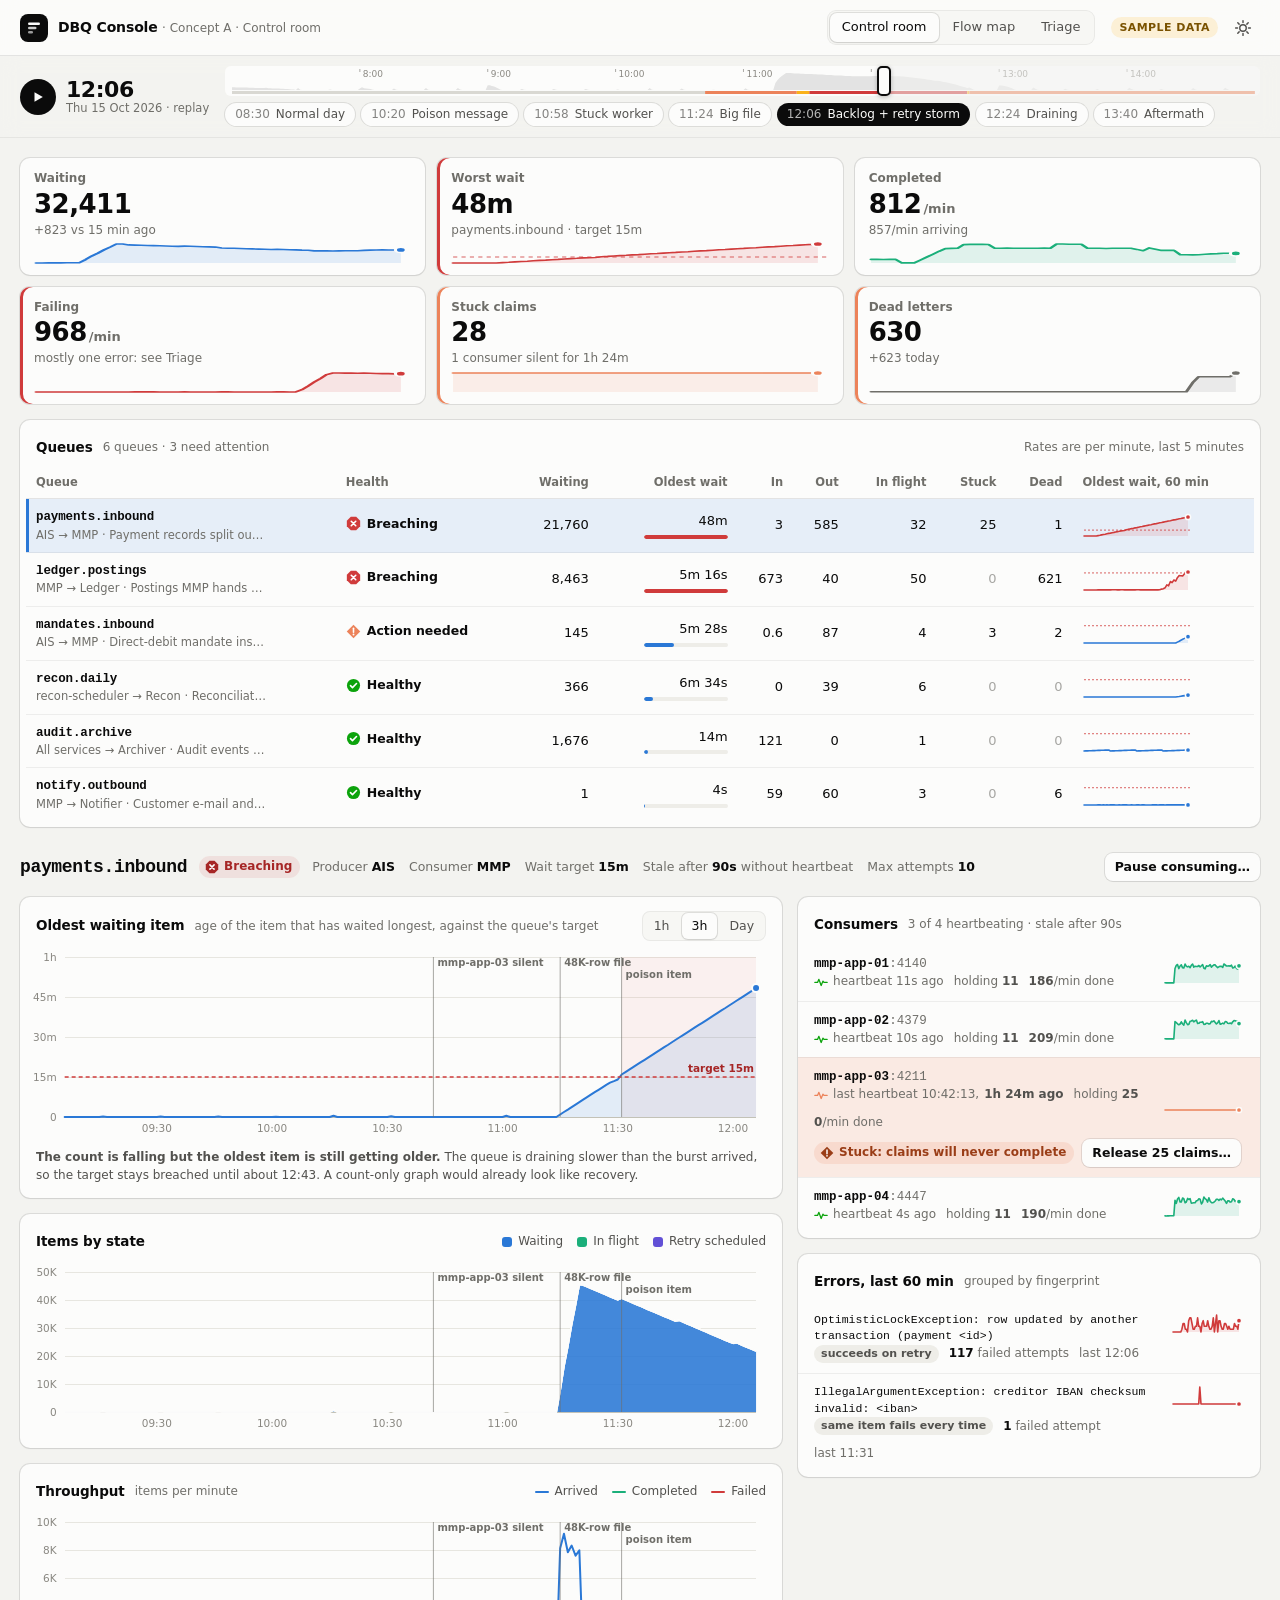
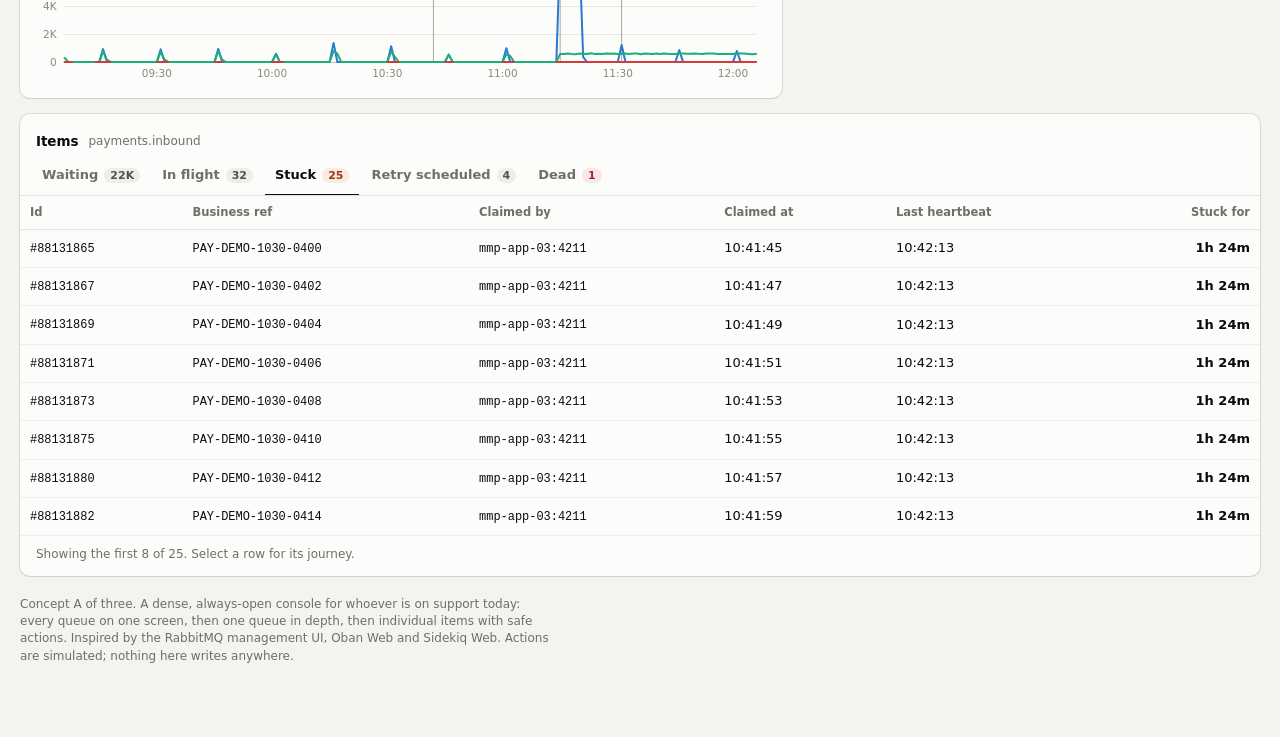
==== console.html @ be5555a3 "feat: publish DBQ dashboard prototype" ====
<!doctype html>
<html lang="en">
<head>
<meta charset="utf-8">
<meta name="viewport" content="width=device-width, initial-scale=1">
<title>DBQ Control Room</title>
<script>try { var t = localStorage.getItem('dbq-theme'); if (t) document.documentElement.dataset.theme = t; } catch (e) {}</script>
<link rel="stylesheet" href="assets/dbq.css">
<style>
  .kpis { display: grid; grid-template-columns: repeat(6, minmax(0, 1fr)); gap: 12px; }
  .kpi { padding: 12px 14px 10px; display: flex; flex-direction: column; gap: 2px; min-height: 104px; }
  .kpi-l { font-size: 12px; color: var(--ink-3); font-weight: 560; display: flex; align-items: center; gap: 6px; }
  .kpi-l svg { width: 14px; height: 14px; }
  .kpi-v { font-size: 26px; font-weight: 650; letter-spacing: -0.02em; line-height: 1.15; white-space: nowrap; }
  .kpi-v small { font-size: 13px; font-weight: 560; color: var(--ink-3); letter-spacing: 0; margin-left: 2px; }
  .kpi-s { font-size: 12px; color: var(--ink-3); white-space: nowrap; overflow: hidden; text-overflow: ellipsis; }
  .kpi .spark { margin-top: auto; width: 100%; }
  .kpi.alert { box-shadow: 0 0 0 1px var(--line), inset 3px 0 0 var(--critical); }
  .kpi.alert-s { box-shadow: 0 0 0 1px var(--line), inset 3px 0 0 var(--serious); }

  .qname { font-weight: 620; font-family: var(--mono); font-size: 12.5px; letter-spacing: -0.01em; }
  .qblurb { font-size: 11.5px; color: var(--ink-3); white-space: nowrap; overflow: hidden; text-overflow: ellipsis; max-width: 230px; }
  .agecell { display: flex; flex-direction: column; gap: 4px; align-items: flex-end; min-width: 92px; }
  .agecell .meter { width: 84px; height: 4px; }
  .cons { display: inline-flex; gap: 3px; align-items: center; }
  .cons i { width: 7px; height: 14px; border-radius: 2px; background: var(--good); display: inline-block; }
  .cons i.off { background: var(--serious); }
  .zero { color: var(--ink-3); opacity: 0.6; }
  td.sev-critical, td.sev-serious { font-weight: 640; }

  .qcards { display: none; }
  .detail { display: grid; grid-template-columns: minmax(0, 1.65fr) minmax(0, 1fr); gap: 16px; margin-top: 16px; align-items: start; }
  .detail-head { display: flex; align-items: center; gap: 12px; flex-wrap: wrap; margin: 26px 0 12px; }
  .detail-head h2 { font-size: 18px; font-family: var(--mono); font-weight: 650; letter-spacing: -0.02em; }
  .detail-head .facts { display: flex; gap: 14px; color: var(--ink-3); font-size: 12.5px; flex-wrap: wrap; }
  .detail-head .facts b { color: var(--ink); font-weight: 600; }
  .detail-head .spacer { flex: 1; }
  .charts { display: grid; gap: 16px; }
  .chart-card .card-b { padding-top: 6px; }
  .chart-note { font-size: 12px; color: var(--ink-2); padding: 0 16px 14px; margin-top: -4px; }
  .chart-note b { font-weight: 640; }
  .side { display: grid; gap: 16px; }

  .wk { display: grid; grid-template-columns: minmax(0, 1fr) auto; gap: 4px 10px; padding: 10px 16px; border-top: 1px solid var(--line-2); align-items: center; }
  .wk:first-child { border-top: 0; }
  .wk-id { font-family: var(--mono); font-size: 12.5px; font-weight: 600; }
  .wk-meta { font-size: 12px; color: var(--ink-3); display: flex; gap: 10px; flex-wrap: wrap; }
  .wk-meta b { color: var(--ink-2); font-weight: 600; }
  .wk.stale { background: var(--serious-wash); }
  .wk-act { grid-column: 1 / -1; display: flex; gap: 8px; align-items: center; flex-wrap: wrap; margin-top: 4px; }
  .hb { display: inline-flex; align-items: center; gap: 5px; font-size: 12px; white-space: nowrap; }
  .hb svg { width: 14px; height: 14px; }
  .hb.ok svg { color: var(--good); }
  .hb.bad svg { color: var(--serious); }

  .fp { padding: 10px 16px; border-top: 1px solid var(--line-2); display: grid; grid-template-columns: minmax(0, 1fr) auto; gap: 4px 12px; }
  .fp:first-child { border-top: 0; }
  .fp-key { font-family: var(--mono); font-size: 11.5px; line-height: 1.45; overflow-wrap: anywhere; }
  .fp-meta { font-size: 12px; color: var(--ink-3); display: flex; gap: 10px; flex-wrap: wrap; align-items: center; }
  .kind { font-size: 11px; font-weight: 600; padding: 1px 7px; border-radius: 999px; background: var(--surface-3); color: var(--ink-2); }
  .empty { padding: 18px 16px 20px; color: var(--ink-3); font-size: 13px; }

  .items { margin-top: 16px; }
  .tabs { display: flex; gap: 2px; overflow-x: auto; scrollbar-width: none; padding: 0 12px; border-bottom: 1px solid var(--line); }
  .tabs::-webkit-scrollbar { display: none; }
  .tabs button { border: 0; background: transparent; padding: 10px 10px 9px; font-size: 13px; font-weight: 560; color: var(--ink-3); cursor: pointer; white-space: nowrap; border-bottom: 2px solid transparent; margin-bottom: -1px; display: inline-flex; gap: 6px; align-items: center; }
  .tabs button:hover { color: var(--ink); }
  .tabs button[aria-selected="true"] { color: var(--ink); border-bottom-color: var(--ink); }
  .tabs .cnt { font-size: 11px; font-weight: 600; padding: 0 6px; border-radius: 999px; background: var(--surface-3); color: var(--ink-2); font-variant-numeric: tabular-nums; }
  .tabs .cnt.serious { background: var(--serious-wash); color: var(--serious-ink); }
  .tabs .cnt.critical { background: var(--critical-wash); color: var(--critical-ink); }
  .err { font-family: var(--mono); font-size: 11.5px; color: var(--ink-2); max-width: 340px; white-space: nowrap; overflow: hidden; text-overflow: ellipsis; display: block; }
  .items-foot { display: flex; align-items: center; gap: 10px; padding: 10px 16px 12px; border-top: 1px solid var(--line-2); font-size: 12px; color: var(--ink-3); flex-wrap: wrap; }
  .items-foot .spacer { flex: 1; }


  @media (max-width: 1280px) {
    .kpis { grid-template-columns: repeat(3, minmax(0, 1fr)); }
    .col-wide { display: none; }
  }
  @media (max-width: 1060px) {
    .detail { grid-template-columns: minmax(0, 1fr); }
    .side { grid-template-columns: minmax(0, 1fr) minmax(0, 1fr); }
  }
  @media (max-width: 860px) {
    .col-mid { display: none; }
  }
  @media (max-width: 760px) {
    .kpis { grid-template-columns: repeat(2, minmax(0, 1fr)); gap: 10px; }
    .kpi { min-height: 96px; padding: 10px 12px 8px; }
    .kpi-v { font-size: 22px; }
    .qtable { display: none; }
    .qcards { display: grid; gap: 8px; margin-top: 12px; }
    .side { grid-template-columns: minmax(0, 1fr); }
    .col-narrow-hide { display: none; }
    .kpi-s { white-space: normal; }
    #itable td .mono { white-space: nowrap; }
    .err { max-width: 150px; }
  }
  .qcard { display: grid; grid-template-columns: minmax(0, 1fr) auto; gap: 6px 10px; padding: 12px 14px; cursor: pointer; border: 0; text-align: left; width: 100%; font: inherit; color: inherit; }
  .qcard[aria-selected="true"] { box-shadow: 0 0 0 2px var(--accent); }
  .qcard .row2 { grid-column: 1 / -1; display: flex; gap: 4px 14px; font-size: 12px; color: var(--ink-3); flex-wrap: wrap; }
  .qcard .row2 b { color: var(--ink); font-weight: 620; font-variant-numeric: tabular-nums; }
</style>
</head>
<body>
<main class="page" id="main">
  <section class="kpis" id="kpis" aria-label="Headline numbers"></section>

  <section class="card qtable" style="margin-top:16px" aria-label="Queues">
    <div class="card-h"><h2 class="card-t">Queues</h2><span class="card-sub" id="qsub"></span><span class="spacer"></span>
      <span class="card-sub">Rates are per minute, last 5 minutes</span></div>
    <div class="table-wrap" style="padding:4px 6px 6px"><table class="t" id="qt">
      <thead><tr>
        <th>Queue</th><th>Health</th><th class="r">Waiting</th><th class="r">Oldest wait</th>
        <th class="r">In</th><th class="r">Out</th><th class="r col-wide">Failing</th>
        <th class="r col-mid">In flight</th><th class="r">Stuck</th><th class="r col-mid">Dead</th><th class="col-wide">Consumers</th><th class="col-mid">Oldest wait, 60 min</th>
      </tr></thead><tbody></tbody></table></div>
  </section>
  <section class="qcards" id="qcards" aria-label="Queues"></section>

  <div class="detail-head" id="dhead"></div>
  <div class="detail">
    <div class="charts">
      <div class="card chart-card">
        <div class="card-h"><h3 class="card-t">Oldest waiting item</h3><span class="card-sub">age of the item that has waited longest, against the queue's target</span><span class="spacer"></span>
          <div class="seg" id="win" role="group" aria-label="Chart window">
            <button type="button" data-w="60">1h</button><button type="button" data-w="180" aria-pressed="true">3h</button><button type="button" data-w="day">Day</button>
          </div></div>
        <div class="card-b"><div id="chAge"></div></div>
        <div class="chart-note" id="ageNote"></div>
      </div>
      <div class="card chart-card">
        <div class="card-h"><h3 class="card-t">Items by state</h3><span class="spacer"></span>
          <div class="legend"><span><i style="background:var(--s1)"></i>Waiting</span><span><i style="background:var(--s3)"></i>In flight</span><span><i style="background:var(--s7)"></i>Retry scheduled</span></div></div>
        <div class="card-b"><div id="chDepth"></div></div>
      </div>
      <div class="card chart-card">
        <div class="card-h"><h3 class="card-t">Throughput</h3><span class="card-sub">items per minute</span><span class="spacer"></span>
          <div class="legend"><span><i class="line" style="background:var(--s1)"></i>Arrived</span><span><i class="line" style="background:var(--s3)"></i>Completed</span><span><i class="line" style="background:var(--critical)"></i>Failed</span></div></div>
        <div class="card-b"><div id="chTput"></div></div>
      </div>
    </div>
    <div class="side">
      <div class="card"><div class="card-h"><h3 class="card-t">Consumers</h3><span class="card-sub" id="wsub"></span></div>
        <div id="workers" style="padding:6px 0 4px"></div></div>
      <div class="card"><div class="card-h"><h3 class="card-t">Errors, last 60 min</h3><span class="card-sub">grouped by fingerprint</span></div>
        <div id="errors" style="padding:6px 0 4px"></div></div>
    </div>
  </div>

  <section class="card items" aria-label="Items">
    <div class="card-h"><h3 class="card-t">Items</h3><span class="card-sub" id="isub"></span></div>
    <div class="tabs" role="tablist" id="itabs"></div>
    <div class="table-wrap"><table class="t" id="itable"><thead></thead><tbody></tbody></table></div>
    <div class="items-foot"><span id="ifoot"></span></div>
  </section>
  <p class="footnote" style="margin-top:20px">Concept A of three. A dense, always-open console for whoever is on support today: every queue on one screen, then one queue in depth, then individual items with safe actions. Inspired by the RabbitMQ management UI, Oban Web and Sidekiq Web. Actions are simulated; nothing here writes anywhere.</p>
</main>

<script src="assets/sim.js"></script>
<script src="assets/ui.js"></script>
<script>
(function () {
  'use strict';
  var D = window.DBQ, U = window.DBQUI, esc = U.esc, $ = U.$, $$ = U.$$;
  U.mountChrome({ page: 'console', subtitle: 'Concept A · Control room' });

  var sel = U.parseHash().q && D.QI[U.parseHash().q] != null ? U.parseHash().q : 'payments.inbound';
  var win = 180, itemTab = null;

  function sevOf(name, m) { return D.healthOf(name, m); }

  /* ---------- KPIs ---------- */
  function series(fn, m, n) { var a = []; for (var i = Math.max(0, m - n + 1); i <= m; i++) a.push(fn(i)); return a; }
  function totalAt(key, i) { var t = 0; D.QUEUES.forEach(function (q) { t += D.S[q.name][key][i]; }); return t; }
  function rate5(key, i) { return totalAt5(key, i) / 5; }
  function totalAt5(key, i) { var t = 0; D.QUEUES.forEach(function (q) { t += D.sum(D.S[q.name][key], i - 4, i); }); return t; }
  function worstAt(i) {
    var best = null;
    D.QUEUES.forEach(function (q) { var r = D.S[q.name].oldest[i] / q.slo; if (!best || r > best.r) best = { q: q, r: r, age: D.S[q.name].oldest[i] }; });
    return best;
  }
  function renderKpis(m) {
    var waiting = totalAt('waiting', m), waiting15 = totalAt('waiting', Math.max(0, m - 15));
    var w = worstAt(m);
    var out = rate5('done', m), inn = rate5('arr', m), fail = rate5('fail', m);
    var stuck = totalAt('stuck', m), dead = totalAt('dead', m), deadNew = dead - totalAt('dead', 0);
    var silent = D.WORKERS[D.STUCK.worker].hb[m] > 90 ? 1 : 0;
    var dW = waiting - waiting15;
    var tiles = [
      { l: 'Waiting', v: D.fmtNum(waiting), s: (dW === 0 ? 'flat' : (dW > 0 ? '+' : '−') + D.fmtNum(Math.abs(dW))) + ' vs 15 min ago', sp: series(function (i) { return totalAt('waiting', i); }, m, 60), c: 'var(--s1)' },
      { l: 'Worst wait', v: D.fmtDur(w.age), s: w.q.name + ' · target ' + D.fmtDur(w.q.slo), sp: series(function (i) { return D.S[w.q.name].oldest[i]; }, m, 60), c: w.r >= 1 ? 'var(--critical)' : 'var(--s1)', th: w.q.slo, alert: w.r >= 1 ? 'alert' : '' },
      { l: 'Completed', v: U.rate(out), unit: '/min', s: U.rate(inn) + '/min arriving', sp: series(function (i) { return rate5('done', i); }, m, 60), c: 'var(--s3)' },
      { l: 'Failing', v: U.rate(fail), unit: '/min', s: fail > 50 ? 'mostly one error: see Triage' : 'attempts that threw', sp: series(function (i) { return rate5('fail', i); }, m, 60), c: 'var(--critical)', alert: fail > 50 ? 'alert' : '' },
      { l: 'Stuck claims', v: D.fmtNum(stuck), s: silent ? silent + ' consumer silent for ' + D.fmtDur(D.WORKERS[D.STUCK.worker].hb[m]) : 'all heartbeats fresh', sp: series(function (i) { return totalAt('stuck', i); }, m, 60), c: 'var(--serious)', alert: stuck ? 'alert-s' : '' },
      { l: 'Dead letters', v: D.fmtNum(dead), s: deadNew ? '+' + D.fmtNum(deadNew) + ' today' : 'none new today', sp: series(function (i) { return totalAt('dead', i); }, m, 60), c: 'var(--ink-3)', alert: deadNew > 100 ? 'alert-s' : '' }
    ];
    $('#kpis').innerHTML = tiles.map(function (t) {
      return '<div class="card kpi ' + (t.alert || '') + '"><div class="kpi-l">' + esc(t.l) + '</div>' +
        '<div class="kpi-v">' + esc(t.v) + (t.unit ? '<small>' + t.unit + '</small>' : '') + '</div>' +
        '<div class="kpi-s" title="' + esc(t.s) + '">' + esc(t.s) + '</div>' +
        U.spark(t.sp, { w: 180, h: 24, color: t.c, threshold: t.th }).replace('width="180"', 'width="100%" preserveAspectRatio="none"') + '</div>';
    }).join('');
  }

  /* ---------- queue table ---------- */
  function ageMeter(v) {
    var r = Math.min(1, v.oldest / v.q.slo);
    var col = v.oldest >= v.q.slo ? 'var(--critical)' : r >= 0.66 ? 'var(--warning)' : 'var(--s1)';
    return '<div class="meter" title="' + Math.round(v.oldest / v.q.slo * 100) + '% of target"><i style="width:' + Math.max(2, r * 100) + '%;background:' + col + '"></i></div>';
  }
  function n0(v, cls) { return v ? '<span class="' + (cls || '') + '">' + D.fmtNum(v) + '</span>' : '<span class="zero">0</span>'; }
  function renderQueues(m) {
    var rows = D.QUEUES.map(function (q) { return { v: D.queueAt(q.name, m), sev: sevOf(q.name, m) }; });
    rows.sort(function (a, b) { return U.rankSev(a.sev) - U.rankSev(b.sev) || b.v.sloRatio - a.v.sloRatio; });
    var bad = rows.filter(function (r) { return r.sev !== 'good'; }).length;
    $('#qsub').textContent = rows.length + ' queues · ' + (bad ? bad + ' need attention' : 'all healthy');
    $('#qt tbody').innerHTML = rows.map(function (r) {
      var v = r.v, q = v.q, s = D.S[q.name];
      var trend = []; for (var i = Math.max(0, m - 59); i <= m; i++) trend.push(s.oldest[i]);
      var cons = ''; for (var k = 0; k < v.total; k++) cons += '<i class="' + (k < v.live ? '' : 'off') + '"></i>';
      return '<tr class="clickable" data-q="' + q.name + '" aria-selected="' + (q.name === sel) + '" tabindex="0">' +
        '<td><div class="qname">' + esc(q.name) + '</div><div class="qblurb">' + esc(q.producer + ' → ' + q.consumer + ' · ' + q.blurb) + '</div></td>' +
        '<td>' + U.status(r.sev) + '</td>' +
        '<td class="r">' + n0(v.waiting) + '</td>' +
        '<td class="r"><div class="agecell"><span class="num' + (v.oldest >= q.slo ? ' sev-critical' : '') + '">' + (v.oldest ? D.fmtDur(v.oldest) : '<span class="zero">none</span>') + '</span>' + ageMeter(v) + '</div></td>' +
        '<td class="r">' + U.rate(v.in5) + '</td><td class="r">' + U.rate(v.out5) + '</td>' +
        '<td class="r col-wide">' + (v.fail5 >= 0.5 ? U.rate(v.fail5) : '<span class="zero">0</span>') + '</td>' +
        '<td class="r col-mid">' + n0(v.inflight) + '</td>' +
        '<td class="r">' + n0(v.stuck, 'sev-serious') + '</td>' +
        '<td class="r col-mid">' + n0(v.dead) + '</td>' +
        '<td class="col-wide"><span class="cons" title="' + v.live + ' of ' + v.total + ' consumers heartbeating">' + cons + '</span> <span class="muted num" style="font-size:12px">' + v.live + '/' + v.total + '</span></td>' +
        '<td class="col-mid">' + U.spark(trend, { w: 110, h: 24, color: v.oldest >= q.slo ? 'var(--critical)' : 'var(--s1)', threshold: q.slo }) + '</td></tr>';
    }).join('');
    $('#qcards').innerHTML = rows.map(function (r) {
      var v = r.v, q = v.q;
      return '<button type="button" class="card qcard" data-q="' + q.name + '" aria-selected="' + (q.name === sel) + '">' +
        '<div><div class="qname">' + esc(q.name) + '</div><div class="qblurb">' + esc(q.producer + ' → ' + q.consumer) + '</div></div>' +
        '<div>' + U.status(r.sev) + '</div>' +
        '<div class="row2"><span>Waiting <b>' + D.fmtNum(v.waiting) + '</b></span><span>Oldest <b>' + (v.oldest ? D.fmtDur(v.oldest) : 'none') + '</b></span>' +
        '<span>Out <b>' + U.rate(v.out5) + '/min</b></span>' + (v.stuck ? '<span>Stuck <b>' + v.stuck + '</b></span>' : '') + (v.dead ? '<span>Dead <b>' + D.fmtNum(v.dead) + '</b></span>' : '') + '</div></button>';
    }).join('');
    $$('#qt tbody tr, #qcards .qcard').forEach(function (tr) {
      tr.addEventListener('click', function () { select(tr.dataset.q, true); });
      tr.addEventListener('keydown', function (e) { if (e.key === 'Enter') select(tr.dataset.q, true); });
    });
  }
  function select(name, scroll) {
    sel = name; itemTab = null; U.writeHash({ q: name });
    render(U.now());
    if (scroll) $('#dhead').scrollIntoView({ behavior: 'smooth', block: 'start' });
  }

  /* ---------- detail ---------- */
  function renderHead(m) {
    var v = D.queueAt(sel, m), q = v.q, sev = sevOf(sel, m);
    $('#dhead').innerHTML = '<h2>' + esc(q.name) + '</h2>' + U.badge(sev) +
      '<div class="facts"><span>Producer <b>' + esc(q.producer) + '</b></span><span>Consumer <b>' + esc(q.consumer) + '</b></span>' +
      '<span>Wait target <b>' + D.fmtDur(q.slo) + '</b></span><span>Stale after <b>' + q.stale + 's</b> without heartbeat</span><span>Max attempts <b>' + q.maxAttempts + '</b></span></div>' +
      '<span class="spacer"></span><button class="btn sm" type="button" id="pauseBtn">Pause consuming…</button>';
    $('#pauseBtn').addEventListener('click', function () { confirmAction('pause', { queue: q.name }); });
  }
  function windowRange(m) {
    var from = win === 'day' ? 0 : Math.max(0, m - win);
    return { from: from, to: Math.max(m, from + 10) };
  }
  function markersIn(from, to) {
    return D.EVENTS.filter(function (e) { return e.m >= from && e.m <= to && (e.queue === sel || e.kind === 'stuck' && D.STUCK.claims[sel]) && e.kind !== 'breach' && e.kind !== 'recover'; })
      .map(function (e) { return { m: e.m, label: shortEvent(e) }; });
  }
  function shortEvent(e) {
    return { poison: 'poison item', stuck: 'mmp-app-03 silent', spike: e.m === D.BULK.from ? '48K-row file' : 'BACS file', storm: 'cbs-gateway timeouts' }[e.kind] || '';
  }
  function renderCharts(m) {
    var q = D.QUEUES[D.QI[sel]], s = D.S[sel], r = windowRange(m);
    var to = Math.min(m, r.to);
    var markers = markersIn(r.from, to);
    var breachFrom = null; for (var i = to; i >= r.from && s.oldest[i] >= q.slo; i--) breachFrom = i;
    U.chart($('#chAge'), { height: 190, from: r.from, to: to, label: 'Oldest waiting item age',
      series: [{ label: 'oldest waiting', color: 'var(--s1)', values: s.oldest, kind: 'area' }],
      threshold: { value: q.slo, label: 'target ' + D.fmtDur(q.slo) }, yFmt: function (v) { return v ? D.fmtDur(v) : '0'; }, durationAxis: true,
      markers: markers, band: breachFrom != null ? { from: breachFrom, to: to } : null });
    var v = D.queueAt(sel, m);
    var note = '';
    var ageThen = s.oldest[Math.max(0, m - 10)], wThen = s.waiting[Math.max(0, m - 10)];
    if (v.oldest >= q.slo && v.waiting < wThen && v.oldest > ageThen) note = '<b>The count is falling but the oldest item is still getting older.</b> The queue is draining slower than the burst arrived, so the target stays breached until about ' + D.clock(Math.min(D.N - 1, m + (v.etaMin || 0))) + '. A count-only graph would already look like recovery.';
    else if (v.oldest >= q.slo) note = '<b>Breaching for ' + D.fmtDur((to - (breachFrom || to)) * 60) + '.</b> ' + (v.etaMin ? 'At the current drain rate the backlog clears in about ' + v.etaMin + ' min (' + D.clock(Math.min(D.N - 1, m + v.etaMin)) + ').' : 'The backlog is not shrinking yet.');
    else if (v.stuck) note = '<b>' + v.stuck + ' items are claimed by a consumer that stopped heartbeating.</b> They are not counted as waiting, so this chart cannot show them. See Consumers.';
    else note = 'Lag is measured as age, not count: ' + D.fmtNum(v.waiting) + ' waiting items are fine if the oldest is seconds old.';
    $('#ageNote').innerHTML = note;
    U.chart($('#chDepth'), { height: 170, from: r.from, to: to, stack: true, label: 'Items by state',
      series: [{ label: 'Waiting', color: 'var(--s1)', values: s.waiting }, { label: 'In flight', color: 'var(--s3)', values: s.inflight }, { label: 'Retry scheduled', color: 'var(--s7)', values: s.sched }],
      tipFmt: function (x) { return D.fmtNum(x); }, markers: markers });
    U.chart($('#chTput'), { height: 170, from: r.from, to: to, label: 'Throughput per minute',
      series: [{ label: 'Arrived', color: 'var(--s1)', values: s.arr }, { label: 'Completed', color: 'var(--s3)', values: s.done }, { label: 'Failed', color: 'var(--critical)', values: s.fail, sparse: true }],
      tipFmt: function (x) { return D.fmtNum(x) + '/min'; }, markers: markers, endDot: false });
  }
  function renderWorkers(m) {
    var q = D.QUEUES[D.QI[sel]], s = D.S[sel];
    var live = q.workers.filter(function (w) { return D.WORKERS[w].hb[m] <= q.stale; }).length;
    $('#wsub').textContent = live + ' of ' + q.workers.length + ' heartbeating · stale after ' + q.stale + 's';
    $('#workers').innerHTML = q.workers.map(function (id) {
      var w = D.WORKERS[id], hb = w.hb[m], stale = hb > q.stale;
      var done5 = D.sum(s.workerDone[id] || [], m - 4, m) / 5;
      var claims = stale ? (D.STUCK.claims[sel] || 0) : Math.round(s.inflight[m] / Math.max(1, s.live[m]));
      var trend = []; for (var i = Math.max(0, m - 59); i <= m; i++) trend.push((s.workerDone[id] || [])[i] || 0);
      return '<div class="wk' + (stale ? ' stale' : '') + '"><div><div class="wk-id">' + esc(id) + '<span class="muted" style="font-weight:400">:' + w.pid + '</span></div>' +
        '<div class="wk-meta"><span class="hb ' + (stale ? 'bad' : 'ok') + '">' + U.ICON.heart + (stale ? 'last heartbeat ' + D.clock(D.STUCK.min, D.STUCK.sec) + ', <b>' + D.fmtDur(hb) + ' ago</b>' : 'heartbeat ' + hb + 's ago') + '</span>' +
        '<span>holding <b>' + claims + '</b></span><span><b>' + U.rate(done5) + '</b>/min done</span></div></div>' +
        '<div>' + U.spark(trend, { w: 80, h: 24, color: stale ? 'var(--serious)' : 'var(--s3)' }) + '</div>' +
        (stale ? '<div class="wk-act">' + U.badge('serious', 'Stuck: claims will never complete') + '<button type="button" class="btn sm" data-release="' + id + '">Release ' + claims + ' claims…</button></div>' : '') + '</div>';
    }).join('');
    $$('[data-release]').forEach(function (b) { b.addEventListener('click', function () { confirmAction('release', { worker: b.dataset.release, queue: sel }); }); });
  }
  function renderErrors(m) {
    var s = D.S[sel];
    var groups = Object.keys(s.failFp).map(function (k) {
      var n = D.sum(s.failFp[k], m - 59, m);
      var last = -1; for (var i = m; i >= 0; i--) if (s.failFp[k][i]) { last = i; break; }
      var trend = []; for (i = Math.max(0, m - 59); i <= m; i++) trend.push(s.failFp[k][i]);
      return { k: k, n: n, last: last, trend: trend };
    }).filter(function (g) { return g.n > 0; }).sort(function (a, b) { return b.n - a.n; });
    if (!groups.length) { $('#errors').innerHTML = '<div class="empty">No failed attempts in the last hour.</div>'; return; }
    var kindLabel = { deterministic: 'same item fails every time', transient: 'succeeds on retry', dependency: 'downstream dependency' };
    $('#errors').innerHTML = groups.map(function (g) {
      var fp = D.FP[g.k];
      return '<div class="fp"><div><div class="fp-key">' + esc(fp.key) + '</div><div class="fp-meta"><span class="kind">' + esc(kindLabel[fp.kind]) + '</span><span><b class="num" style="color:var(--ink)">' + D.fmtNum(g.n) + '</b> failed attempt' + (g.n === 1 ? '' : 's') + '</span><span>last ' + D.clock(g.last) + '</span></div></div>' +
        '<div>' + U.spark(g.trend, { w: 72, h: 22, color: 'var(--critical)' }) + '</div></div>';
    }).join('');
  }

  /* ---------- items ---------- */
  function itemsFor(qname, tab, m) {
    var s = D.S[qname], nowS = m * 60 + 59, rows = [];
    var batches = D.batchesOf(qname);
    if (tab === 'waiting') {
      var age = s.oldest[m], n = Math.min(8, s.waiting[m]);
      var bulk = D.batches[D.BULK.name], done = bulk ? D.sum(bulk.done, 0, m) : 0;
      for (var i = 0; i < n; i++) {
        var a = Math.max(1, age - i * (age > 600 ? 1 : 0.4));
        var inBulk = qname === 'payments.inbound' && m >= D.BULK.from && done < bulk.total && age > 300;
        rows.push({ id: (qname === 'payments.inbound' ? 88140000 : qname === 'ledger.postings' ? 55100000 : 31000000) + m * 37 + i * 3 + (inBulk ? done : 0),
          ref: inBulk ? 'PAY-DEMO-BULK-' + (done + 26 + i) : refFor(qname, m, i), batch: inBulk ? D.BULK.name : (batches[0] || {}).name || '-', att: 0, ageS: a,
          created: nowS - a, worker: '', err: '' });
      }
    } else if (tab === 'stuck') {
      var k = s.stuck[m];
      for (i = 0; i < Math.min(k, 8); i++) rows.push({ id: (qname === 'payments.inbound' ? 88131865 : 31227702) + i * 2 + (i > 5 ? 3 : 0),
        ref: qname === 'payments.inbound' ? 'PAY-DEMO-1030-0' + (400 + i * 2) : 'DDI-DEMO-1030-' + (88 + i), batch: qname === 'payments.inbound' ? 'DEMO_FPS_20261015_1030.csv' : 'DDI stream',
        att: 1, worker: D.STUCK.worker + ':' + D.STUCK.pid, claimed: D.STUCK.min * 60 - 15 + i * 2, hb: D.STUCK.min * 60 + D.STUCK.sec, ageS: nowS - (D.STUCK.min * 60 - 15 + i * 2) });
    } else if (tab === 'inflight') {
      var live = D.QUEUES[D.QI[qname]].workers.filter(function (w) { return D.WORKERS[w].hb[m] <= 90; });
      for (i = 0; i < Math.min(s.inflight[m], 8); i++) rows.push({ id: 88150000 + m * 41 + i, ref: refFor(qname, m, i + 20), batch: (batches[0] || {}).name || '-',
        att: 1, worker: live[i % live.length] + ':' + D.WORKERS[live[i % live.length]].pid, claimed: nowS - (i % 4) - 1, hb: nowS - (i % 3), ageS: (i % 4) + 1 });
    } else if (tab === 'sched') {
      var pa = D.poisonAttempts.filter(function (x) { return x.at <= nowS; });
      if (qname === 'payments.inbound' && pa.length && nowS < D.POISON_DEAD_S) {
        var nxt = D.poisonAttempts[pa.length] || {};
        rows.push({ id: D.POISON.id, ref: D.POISON.ref, batch: D.POISON.batch, att: pa.length, next: nxt.at, err: D.POISON.error, poison: true });
      }
      var extra = Math.min(8 - rows.length, s.sched[m] - rows.length);
      for (i = 0; i < extra; i++) rows.push({ id: 55102399 + i * 7, ref: qname === 'ledger.postings' ? 'POST-DEMO-' + (55102399 + i * 7) : refFor(qname, m, i + 40),
        batch: qname === 'ledger.postings' ? 'from payments.inbound' : '-', att: 1 + (i % 4), next: nowS + 15 + i * 9, err: qname === 'ledger.postings' ? D.FP.cbs.sample : D.FP.optlock.sample });
    } else if (tab === 'dead') {
      if (qname === 'payments.inbound' && nowS >= D.POISON_DEAD_S) rows.push({ id: D.POISON.id, ref: D.POISON.ref, batch: D.POISON.batch, att: 10, died: D.POISON_DEAD_S, err: D.POISON.error, poison: true });
      var fpk = qname === 'ledger.postings' ? 'cbs' : qname === 'notify.outbound' ? 'smtp' : qname === 'mandates.inbound' ? 'mandate' : null;
      for (i = 0; i < Math.min(8 - rows.length, s.dead[m] - rows.length) && fpk; i++) rows.push({ id: (qname === 'ledger.postings' ? 55101200 : 70220000) + i * 5, ref: qname === 'ledger.postings' ? 'POST-DEMO-' + (55101200 + i * 5) : qname === 'notify.outbound' ? 'NTF-DEMO-' + (90310 + i * 13) : 'DDI-DEMO-55120',
        batch: '-', att: D.QUEUES[D.QI[qname]].maxAttempts, died: qname === 'ledger.postings' ? (D.STORM.from + 8) * 60 + i * 11 : (60 + i * 47) * 60 % (m * 60 || 1), err: D.FP[fpk].sample });
    }
    return rows;
  }
  function refFor(qname, m, i) {
    var p = { 'payments.inbound': 'PAY-DEMO-', 'mandates.inbound': 'DDI-DEMO-', 'ledger.postings': 'POST-DEMO-', 'notify.outbound': 'NTF-DEMO-', 'recon.daily': 'REC-DEMO-', 'audit.archive': 'AUD-DEMO-' }[qname];
    return p + (1000 + ((m * 53 + i * 17) % 9000));
  }
  function renderItems(m) {
    var s = D.S[sel];
    var tabs = [
      { id: 'waiting', l: 'Waiting', n: s.waiting[m] }, { id: 'inflight', l: 'In flight', n: s.inflight[m] },
      { id: 'stuck', l: 'Stuck', n: s.stuck[m], c: s.stuck[m] ? 'serious' : '' }, { id: 'sched', l: 'Retry scheduled', n: s.sched[m] },
      { id: 'dead', l: 'Dead', n: s.dead[m], c: s.dead[m] ? 'critical' : '' }
    ];
    if (!itemTab) itemTab = s.stuck[m] ? 'stuck' : s.waiting[m] > 100 ? 'waiting' : s.dead[m] ? 'dead' : 'waiting';
    $('#itabs').innerHTML = tabs.map(function (t) {
      return '<button type="button" role="tab" data-tab="' + t.id + '" aria-selected="' + (t.id === itemTab) + '">' + esc(t.l) + ' <span class="cnt ' + (t.c || '') + '">' + U.compact(t.n) + '</span></button>';
    }).join('');
    $$('#itabs button').forEach(function (b) { b.addEventListener('click', function () { itemTab = b.dataset.tab; renderItems(U.now()); }); });
    $('#isub').textContent = sel;
    var rows = itemsFor(sel, itemTab, m), nowS = m * 60 + 59;
    var cols = {
      waiting: ['Id', 'Business ref', 'Source file', 'Waiting for', 'Attempts'],
      inflight: ['Id', 'Business ref', 'Claimed by', 'Heartbeat', 'Running for'],
      stuck: ['Id', 'Business ref', 'Claimed by', 'Claimed at', 'Last heartbeat', 'Stuck for'],
      sched: ['Id', 'Business ref', 'Attempts', 'Next attempt', 'Last error'],
      dead: ['Id', 'Business ref', 'Attempts', 'Died at', 'Last error']
    }[itemTab];
    var right = { 'Waiting for': 1, 'Attempts': 1, 'Running for': 1, 'Stuck for': 1, 'Heartbeat': 1 };
    var narrowHide = { 'Source file': 1, 'Claimed at': 1, 'Business ref': 1, 'Heartbeat': 1, 'Last heartbeat': 1 };
    $('#itable thead').innerHTML = '<tr>' + cols.map(function (c) { return '<th class="' + (right[c] ? 'r ' : '') + (narrowHide[c] ? 'col-narrow-hide' : '') + '">' + c + '</th>'; }).join('') + '</tr>';
    if (!rows.length) { $('#itable tbody').innerHTML = '<tr><td colspan="' + cols.length + '"><div class="empty" style="padding:8px 0">Nothing in this state right now.</div></td></tr>'; }
    else $('#itable tbody').innerHTML = rows.map(function (r, i) {
      var cells = { 'Id': '<span class="mono">#' + r.id + '</span>', 'Business ref': '<span class="mono">' + esc(r.ref) + '</span>', 'Source file': '<span class="mono muted" style="font-size:11.5px">' + esc(r.batch) + '</span>',
        'Waiting for': D.fmtDur(r.ageS), 'Attempts': r.att + (r.poison ? ' ' + U.badge('warning', 'poison?') : ''), 'Claimed by': '<span class="mono">' + esc(r.worker || '') + '</span>',
        'Heartbeat': r.hb ? D.fmtDur(nowS - r.hb) + ' ago' : '', 'Running for': D.fmtDur(r.ageS), 'Claimed at': r.claimed ? U.clockS(r.claimed) : '',
        'Last heartbeat': r.hb ? U.clockS(r.hb) : '', 'Stuck for': '<b>' + D.fmtDur(nowS - r.hb) + '</b>', 'Next attempt': r.next ? U.clockS(r.next) : '',
        'Last error': '<span class="err" title="' + esc(r.err || '') + '">' + esc(r.err || '') + '</span>', 'Died at': r.died ? U.clockS(r.died) : '' };
      return '<tr class="clickable" data-i="' + i + '" tabindex="0">' + cols.map(function (c) { return '<td class="' + (right[c] ? 'r ' : '') + (narrowHide[c] ? 'col-narrow-hide' : '') + '">' + cells[c] + '</td>'; }).join('') + '</tr>';
    }).join('');
    $$('#itable tbody tr.clickable').forEach(function (tr) {
      var open = function () { openItem(rows[+tr.dataset.i], itemTab); };
      tr.addEventListener('click', open); tr.addEventListener('keydown', function (e) { if (e.key === 'Enter') open(); });
    });
    var total = tabs.filter(function (t) { return t.id === itemTab; })[0].n;
    $('#ifoot').innerHTML = rows.length ? 'Showing the first ' + rows.length + ' of ' + D.fmtNum(total) + '. Select a row for its journey.' : '';
  }

  function openItem(r, tab) {
    var m = U.now(), nowS = m * 60 + 59;
    var steps = [];
    var created = r.created || (r.claimed ? r.claimed - 600 : nowS - 120);
    if (r.poison) {
      steps.push({ c: 'ok', t: U.clockS(D.POISON.firstMin * 60 + 9), h: 'Created by AIS', d: 'row ' + D.POISON.row + ' of ' + D.POISON.batch });
      D.poisonAttempts.forEach(function (a) { if (a.at <= nowS) steps.push({ c: 'bad', t: U.clockS(a.at), h: 'Attempt ' + a.attempt + ' failed on ' + a.worker, d: 'IllegalArgumentException: creditor IBAN checksum invalid' }); });
      if (nowS >= D.POISON_DEAD_S) steps.push({ c: 'bad', t: U.clockS(D.POISON_DEAD_S), h: 'Moved to dead', d: 'max attempts (10) reached' });
      else steps.push({ c: 'now', t: U.clockS(D.poisonAttempts[steps.length - 1] ? D.poisonAttempts[steps.length - 1].at : nowS), h: 'Waiting for attempt ' + steps.length, d: 'backoff in progress' });
    } else if (tab === 'stuck') {
      steps.push({ c: 'ok', t: U.clockS(r.claimed - 640), h: 'Created by AIS', d: r.batch });
      steps.push({ c: 'ok', t: U.clockS(r.claimed), h: 'Claimed by ' + r.worker, d: 'attempt 1 started' });
      steps.push({ c: 'warn', t: U.clockS(r.hb), h: 'Last heartbeat', d: 'the consumer has said nothing since' });
      steps.push({ c: 'now', t: U.clockS(nowS), h: 'Still claimed, ' + D.fmtDur(nowS - r.hb) + ' later', d: 'no other consumer can take it until the claim is released' });
    } else {
      steps.push({ c: 'ok', t: U.clockS(created), h: 'Created', d: r.batch });
      if (tab === 'inflight') steps.push({ c: 'now', t: U.clockS(r.claimed), h: 'Claimed by ' + r.worker, d: 'heartbeat fresh' });
      else if (tab === 'dead') { steps.push({ c: 'bad', t: U.clockS(r.died - 200), h: 'Failed ' + r.att + ' times', d: r.err }); steps.push({ c: 'bad', t: U.clockS(r.died), h: 'Moved to dead', d: 'max attempts reached' }); }
      else if (tab === 'sched') { steps.push({ c: 'bad', t: U.clockS(nowS - 20), h: 'Attempt ' + r.att + ' failed', d: r.err }); steps.push({ c: 'now', t: U.clockS(r.next), h: 'Next attempt scheduled', d: 'available_at in the future' }); }
      else steps.push({ c: 'now', t: U.clockS(nowS), h: 'Waiting ' + D.fmtDur(r.ageS), d: 'in claim order behind ' + D.fmtNum(Math.max(0, (r.id % 50))) + ' items' });
    }
    var acts = tab === 'stuck' ? '<button class="btn" data-a="release-one">Release this claim…</button>'
      : tab === 'dead' ? '<button class="btn primary" data-a="retry">Retry now…</button><button class="btn" data-a="discard">Discard…</button>'
      : tab === 'sched' ? '<button class="btn" data-a="retry">Retry now…</button><button class="btn" data-a="dead">Move to dead…</button>'
      : tab === 'waiting' ? '<button class="btn" data-a="cancel">Cancel…</button>' : '<span class="muted">No actions while a healthy consumer holds it.</span>';
    U.drawer('<div class="drawer-h"><div style="flex:1;min-width:0"><div class="eyebrow">' + esc(sel) + ' · ' + esc(tab) + '</div>' +
      '<h3 style="font-size:17px;margin-top:2px" class="mono">#' + r.id + '</h3><div class="muted mono" style="font-size:12px">' + esc(r.ref) + '</div></div>' +
      '<button class="icon-btn" data-close aria-label="Close">' + U.ICON.close + '</button></div>' +
      '<div class="drawer-b"><dl class="kv">' +
      '<dt>Queue</dt><dd class="mono">' + esc(sel) + '</dd><dt>Source</dt><dd class="mono">' + esc(r.batch || '-') + '</dd>' +
      '<dt>Attempts</dt><dd>' + r.att + ' of ' + D.QUEUES[D.QI[sel]].maxAttempts + '</dd>' +
      (r.worker ? '<dt>claimed_by</dt><dd class="mono">' + esc(r.worker) + '</dd>' : '') +
      (r.err ? '<dt>last_error</dt><dd class="mono" style="font-size:11.5px">' + esc(r.err) + '</dd>' : '') +
      // wrap only after a slash so a narrow drawer never splits the file name at its hyphens
      '<dt>payload_ref</dt><dd class="mono">' + ['s3://demo-ais-landing/', '2026-10-15/', esc(r.ref) + '.json'].map(function (p) { return '<span style="white-space:nowrap">' + p + '</span>'; }).join('<wbr>') + '</dd></dl>' +
      '<div class="section-t">Journey</div><ol class="journey">' + steps.map(function (s) {
        return '<li class="' + s.c + '"><div class="jt">' + s.t + '</div><div>' + esc(s.h) + '</div><div class="jd">' + esc(s.d || '') + '</div></li>';
      }).join('') + '</ol><div class="section-t">Actions</div><div class="action-row">' + acts + '</div></div>', function (d) {
      U.$$('[data-a]', d).forEach(function (b) { b.addEventListener('click', function () { confirmAction(b.dataset.a, { queue: sel, item: r }); }); });
    });
  }

  /* ---------- guarded actions ---------- */
  function confirmAction(kind, ctx) {
    var m = U.now(), q = ctx.queue, n = 1, title, sql, explain, danger = false;
    if (kind === 'release') {
      n = D.STUCK.claims[q] || 0;
      title = 'Release ' + n + ' claims held by ' + ctx.worker;
      explain = 'Puts the items back to waiting so a healthy consumer can take them. Only rows whose heartbeat is still stale at the moment of the update are touched, so a consumer that wakes up mid-click keeps its work.';
      sql = "UPDATE dbq_item\n   SET status = 'QUEUED', claimed_by = NULL, claimed_at = NULL,\n       heartbeat_at = NULL, available_at = NOW()\n WHERE queue_name = '" + q + "'\n   AND status IN ('CLAIMED', 'PROCESSING')\n   AND claimed_by LIKE '" + ctx.worker + ":%'\n   AND heartbeat_at < NOW() - INTERVAL '90 seconds'  -- guard: still stale\nRETURNING id;";
    } else if (kind === 'release-one') {
      title = 'Release claim on #' + ctx.item.id;
      explain = 'Same guard as the bulk release, scoped to one id.';
      sql = "UPDATE dbq_item\n   SET status = 'QUEUED', claimed_by = NULL, available_at = NOW()\n WHERE id = " + ctx.item.id + "\n   AND heartbeat_at < NOW() - INTERVAL '90 seconds'\nRETURNING id;";
    } else if (kind === 'retry') {
      title = 'Retry #' + ctx.item.id + ' now';
      explain = ctx.item.poison ? 'This item failed 10 times with the same validation error. Retrying will fail again unless the data or the code changed. Consider fixing the source row first.' : 'Makes the item claimable immediately and resets attempts.';
      sql = "UPDATE dbq_item\n   SET status = 'QUEUED', available_at = NOW(), attempts = 0\n WHERE id = " + ctx.item.id + "\n   AND status IN ('DEAD', 'FAILED', 'QUEUED')\nRETURNING id;";
    } else if (kind === 'discard' || kind === 'cancel' || kind === 'dead') {
      danger = true;
      title = (kind === 'dead' ? 'Move #' : kind === 'cancel' ? 'Cancel #' : 'Discard #') + ctx.item.id;
      explain = 'The item will never be processed. Make sure the business owner of ' + q + ' agrees; for a payment this usually means a manual repair elsewhere.';
      sql = "UPDATE dbq_item\n   SET status = 'DEAD', last_error = 'operator: ' || :reason\n WHERE id = " + ctx.item.id + "\n   AND status <> 'DONE'\nRETURNING id;";
    } else if (kind === 'pause') {
      title = 'Pause consuming ' + q;
      explain = 'Consumers stop claiming new items; claims in progress finish. Producers keep writing, so the backlog will grow. Useful when a downstream dependency is down and retries would only burn attempts.';
      sql = "UPDATE dbq_queue_config\n   SET paused = TRUE, paused_by = :me, paused_at = NOW()\n WHERE queue_name = '" + q + "';";
      n = D.S[q].waiting[m];
    }
    U.guarded({ queue: q, title: title, explain: explain, sql: sql, n: n, danger: danger,
      nLabel: kind === 'pause' ? 'items waiting now' : null,
      cta: kind === 'pause' ? 'Request pause' : 'Request ' + (n === 1 ? 'action' : 'release') });
  }

  /* ---------- wiring ---------- */
  U.$$('#win button').forEach(function (b) {
    b.addEventListener('click', function () {
      win = b.dataset.w === 'day' ? 'day' : +b.dataset.w;
      U.$$('#win button').forEach(function (x) { x.setAttribute('aria-pressed', String(x === b)); });
      renderCharts(U.now());
    });
  });
  function render(m) {
    renderKpis(m); renderQueues(m); renderHead(m); renderCharts(m); renderWorkers(m); renderErrors(m); renderItems(m);
  }
  var lastTab = null;
  U.onTime(function (m, o) { if (o.chapter) itemTab = null; render(m); });
  window.addEventListener('dbq-theme', function () { renderCharts(U.now()); });
  U.start();
})();
</script>
</body>
</html>
---- assets/dbq.css ----
/* DBQ console prototypes: shared tokens and components.
   Palette roles follow the dataviz reference palette (validated light and dark). */

:root {
  color-scheme: light;
  --page: #f3f3f0;
  --surface: #fcfcfb;
  --surface-2: #f7f7f4;
  --surface-3: #eeede8;
  --ink: #0b0b0b;
  --ink-2: #52514e;
  --ink-3: #6f6e69;
  --axis-ink: #898781;
  --line: rgba(11, 11, 11, 0.10);
  --line-2: rgba(11, 11, 11, 0.06);
  --grid: #e7e6e0;
  --axis: #c3c2b7;
  --accent: #2a78d6;
  --accent-ink: #1c5cab;
  --accent-wash: rgba(42, 120, 214, 0.10);
  --s1: #2a78d6; --s2: #eb6834; --s3: #1baf7a; --s4: #eda100;
  --s5: #e87ba4; --s6: #008300; --s7: #6250d6; --s8: #e34948;
  --good: #0ca30c; --warning: #fab219; --serious: #ec835a; --critical: #d03b3b; --info: #2a78d6;
  --good-ink: #006300; --warning-ink: #7a5200; --serious-ink: #9a3d17; --critical-ink: #a62626; --info-ink: #1c5cab;
  --good-wash: rgba(12, 163, 12, 0.10); --warning-wash: rgba(250, 178, 25, 0.16);
  --serious-wash: rgba(236, 131, 90, 0.15); --critical-wash: rgba(208, 59, 59, 0.10); --info-wash: rgba(42, 120, 214, 0.09);
  --shadow: 0 1px 2px rgba(20, 20, 10, 0.05), 0 0 0 1px var(--line);
  --shadow-pop: 0 10px 30px rgba(20, 20, 10, 0.14), 0 0 0 1px var(--line);
  --radius: 10px;
  --font: system-ui, -apple-system, "Segoe UI", Roboto, "Helvetica Neue", sans-serif;
  --mono: ui-monospace, "SF Mono", SFMono-Regular, Menlo, Consolas, monospace;
}
@media (prefers-color-scheme: dark) {
  :root:where(:not([data-theme="light"])) {
    color-scheme: dark;
    --page: #0d0d0d; --surface: #1a1a19; --surface-2: #151514; --surface-3: #252523;
    --ink: #f0efec; --ink-2: #c3c2b7; --ink-3: #9e9c94; --axis-ink: #898781;
    --line: rgba(255, 255, 255, 0.10); --line-2: rgba(255, 255, 255, 0.06);
    --grid: #2c2c2a; --axis: #383835;
    --accent: #3987e5; --accent-ink: #86b6ef; --accent-wash: rgba(57, 135, 229, 0.16);
    --s1: #3987e5; --s2: #d95926; --s3: #199e70; --s4: #c98500;
    --s5: #d55181; --s6: #008300; --s7: #9085e9; --s8: #e66767;
    --good-ink: #4cc24c; --warning-ink: #fab219; --serious-ink: #f09a77; --critical-ink: #f07575; --info-ink: #86b6ef;
    --good-wash: rgba(12, 163, 12, 0.16); --warning-wash: rgba(250, 178, 25, 0.14);
    --serious-wash: rgba(236, 131, 90, 0.16); --critical-wash: rgba(208, 59, 59, 0.20); --info-wash: rgba(57, 135, 229, 0.16);
    --shadow: 0 0 0 1px var(--line);
    --shadow-pop: 0 14px 40px rgba(0, 0, 0, 0.55), 0 0 0 1px var(--line);
  }
}
:root[data-theme="dark"] {
  color-scheme: dark;
  --page: #0d0d0d; --surface: #1a1a19; --surface-2: #151514; --surface-3: #252523;
  --ink: #f0efec; --ink-2: #c3c2b7; --ink-3: #9e9c94; --axis-ink: #898781;
  --line: rgba(255, 255, 255, 0.10); --line-2: rgba(255, 255, 255, 0.06);
  --grid: #2c2c2a; --axis: #383835;
  --accent: #3987e5; --accent-ink: #86b6ef; --accent-wash: rgba(57, 135, 229, 0.16);
  --s1: #3987e5; --s2: #d95926; --s3: #199e70; --s4: #c98500;
  --s5: #d55181; --s6: #008300; --s7: #9085e9; --s8: #e66767;
  --good-ink: #4cc24c; --warning-ink: #fab219; --serious-ink: #f09a77; --critical-ink: #f07575; --info-ink: #86b6ef;
  --good-wash: rgba(12, 163, 12, 0.16); --warning-wash: rgba(250, 178, 25, 0.14);
  --serious-wash: rgba(236, 131, 90, 0.16); --critical-wash: rgba(208, 59, 59, 0.20); --info-wash: rgba(57, 135, 229, 0.16);
  --shadow: 0 0 0 1px var(--line);
  --shadow-pop: 0 14px 40px rgba(0, 0, 0, 0.55), 0 0 0 1px var(--line);
}

*, *::before, *::after { box-sizing: border-box; }
html { -webkit-text-size-adjust: 100%; }
body {
  margin: 0; background: var(--page); color: var(--ink);
  font: 14px/1.45 var(--font); -webkit-font-smoothing: antialiased;
  overflow-x: hidden;
}
a { color: var(--accent-ink); text-decoration: none; }
a:hover { text-decoration: underline; }
button { font: inherit; color: inherit; }
code, .mono { font-family: var(--mono); font-size: 0.92em; }
.num { font-variant-numeric: tabular-nums; }
.muted { color: var(--ink-3); }
.ink2 { color: var(--ink-2); }
.nowrap { white-space: nowrap; }
.sr-only { position: absolute; width: 1px; height: 1px; overflow: hidden; clip: rect(0 0 0 0); white-space: nowrap; }
:focus-visible { outline: 2px solid var(--accent); outline-offset: 2px; border-radius: 4px; }

/* ---------- top bar ---------- */
.topbar {
  position: sticky; top: 0; z-index: 30;
  display: flex; align-items: center; gap: 16px;
  height: 56px; padding: 0 20px;
  background: color-mix(in srgb, var(--surface) 88%, transparent);
  backdrop-filter: saturate(1.4) blur(10px); -webkit-backdrop-filter: saturate(1.4) blur(10px);
  border-bottom: 1px solid var(--line);
}
.brand { display: flex; align-items: center; gap: 10px; min-width: 0; color: var(--ink); }
.brand:hover { text-decoration: none; }
.brand-mark { width: 28px; height: 28px; border-radius: 8px; background: var(--ink); display: grid; place-items: center; flex: none; }
.brand-mark svg { width: 16px; height: 16px; }
.brand-name { font-weight: 650; letter-spacing: -0.01em; white-space: nowrap; }
.brand-sub { color: var(--ink-3); font-size: 12px; white-space: nowrap; }
.concept-nav { display: flex; gap: 2px; padding: 3px; margin-left: auto; background: var(--surface-2); border-radius: 9px; box-shadow: inset 0 0 0 1px var(--line-2); }
.concept-nav a {
  padding: 5px 12px; border-radius: 7px; color: var(--ink-2); font-size: 13px; font-weight: 520; white-space: nowrap;
}
.concept-nav a:hover { text-decoration: none; color: var(--ink); }
.concept-nav a[aria-current="page"] { background: var(--surface); color: var(--ink); box-shadow: 0 1px 2px rgba(0,0,0,.08), 0 0 0 1px var(--line); }
.top-actions { display: flex; align-items: center; gap: 8px; }
.demo-chip {
  font-size: 11px; font-weight: 600; letter-spacing: 0.04em; text-transform: uppercase;
  color: var(--warning-ink); background: var(--warning-wash); padding: 3px 8px; border-radius: 999px; white-space: nowrap;
}
.icon-btn {
  width: 34px; height: 34px; display: grid; place-items: center; border-radius: 8px;
  border: 0; background: transparent; color: var(--ink-2); cursor: pointer;
}
.icon-btn:hover { background: var(--surface-3); color: var(--ink); }
.icon-btn svg { width: 18px; height: 18px; }
.theme-dark-icon { display: none; }
:root[data-theme="dark"] .theme-dark-icon { display: block; }
:root[data-theme="dark"] .theme-light-icon { display: none; }
@media (prefers-color-scheme: dark) {
  :root:where(:not([data-theme="light"])) .theme-dark-icon { display: block; }
  :root:where(:not([data-theme="light"])) .theme-light-icon { display: none; }
}

/* ---------- time bar (shared scrubber) ---------- */
.timebar {
  position: sticky; top: 56px; z-index: 25;
  background: color-mix(in srgb, var(--page) 92%, transparent);
  backdrop-filter: blur(10px); -webkit-backdrop-filter: blur(10px);
  border-bottom: 1px solid var(--line-2);
}
.timebar-inner { max-width: 1440px; margin: 0 auto; padding: 10px 20px 10px; display: grid; grid-template-columns: auto 1fr; gap: 6px 16px; align-items: center; }
.tb-now { display: flex; align-items: center; gap: 10px; grid-row: span 2; }
.play-btn {
  width: 36px; height: 36px; border-radius: 999px; border: 0; cursor: pointer;
  background: var(--ink); color: var(--surface); display: grid; place-items: center; flex: none;
}
.play-btn svg { width: 14px; height: 14px; }
.tb-clock { display: flex; flex-direction: column; line-height: 1.1; }
.tb-time { font-size: 22px; font-weight: 650; letter-spacing: -0.02em; font-variant-numeric: tabular-nums; }
.tb-date { font-size: 11.5px; color: var(--ink-3); white-space: nowrap; }
.tb-live { display: inline-flex; align-items: center; gap: 5px; font-size: 11px; font-weight: 600; color: var(--ink-3); }
.tb-live i { width: 7px; height: 7px; border-radius: 50%; background: var(--axis); display: inline-block; }
.tb-live.on i { background: var(--good); box-shadow: 0 0 0 3px var(--good-wash); }
.scrub { position: relative; height: 30px; }
.scrub svg { position: absolute; inset: 0; width: 100%; height: 100%; display: block; }
.scrub input[type=range] {
  position: absolute; inset: 0; width: 100%; height: 100%; margin: 0; background: transparent;
  -webkit-appearance: none; appearance: none; cursor: pointer;
}
.scrub input[type=range]::-webkit-slider-runnable-track { height: 100%; background: transparent; }
.scrub input[type=range]::-webkit-slider-thumb {
  -webkit-appearance: none; width: 14px; height: 30px; border-radius: 5px; margin-top: 0;
  background: var(--surface); border: 2px solid var(--ink); box-shadow: 0 1px 4px rgba(0,0,0,.25);
}
.scrub input[type=range]::-moz-range-track { background: transparent; }
.scrub input[type=range]::-moz-range-thumb { width: 10px; height: 26px; border-radius: 5px; background: var(--surface); border: 2px solid var(--ink); }
.chapters { display: flex; gap: 6px; overflow-x: auto; scrollbar-width: none; padding: 1px; margin: 0 -1px; }
.chapters::-webkit-scrollbar { display: none; }
.chip {
  flex: none; display: inline-flex; align-items: center; gap: 6px;
  padding: 3px 10px; border-radius: 999px; font-size: 12px; font-weight: 520; white-space: nowrap;
  border: 0; background: var(--surface); color: var(--ink-2); cursor: pointer; box-shadow: 0 0 0 1px var(--line);
}
.chip:hover { color: var(--ink); background: var(--surface-3); }
.chip[aria-pressed="true"] { background: var(--ink); color: var(--surface); box-shadow: none; }
.chip .chip-t { font-variant-numeric: tabular-nums; opacity: 0.7; }

/* ---------- layout ---------- */
.page { max-width: 1440px; margin: 0 auto; padding: 20px 20px 64px; }
.grid { display: grid; gap: 16px; }
.card { background: var(--surface); border-radius: var(--radius); box-shadow: var(--shadow); min-width: 0; }
.card-h { display: flex; align-items: center; gap: 10px; padding: 14px 16px 0; min-height: 42px; }
.card-t { font-size: 13.5px; font-weight: 640; margin: 0; letter-spacing: -0.005em; }
.card-sub { font-size: 12px; color: var(--ink-3); }
.card-h .spacer { flex: 1; }
@media (max-width: 760px) {
  .card-h { flex-wrap: wrap; row-gap: 2px; }
  .card-h > .card-sub { flex-basis: 100%; }
  .card-h > .spacer { display: none; }
}
.card-b { padding: 12px 16px 16px; }
.eyebrow { font-size: 11px; font-weight: 640; letter-spacing: 0.06em; text-transform: uppercase; color: var(--ink-3); }
h1, h2, h3 { margin: 0; letter-spacing: -0.015em; }

/* ---------- status ---------- */
.status { display: inline-flex; align-items: center; gap: 6px; font-size: 12.5px; font-weight: 560; white-space: nowrap; color: var(--ink); }
.status svg { width: 15px; height: 15px; flex: none; }
.status.good svg { color: var(--good); }
.status.info svg { color: var(--info); }
.status.warning svg { color: var(--warning); }
.status.serious svg { color: var(--serious); }
.status.critical svg { color: var(--critical); }
.badge { display: inline-flex; align-items: center; gap: 5px; padding: 2px 8px 2px 6px; border-radius: 999px; font-size: 12px; font-weight: 580; white-space: nowrap; }
.badge svg { width: 14px; height: 14px; }
.badge.good { background: var(--good-wash); color: var(--good-ink); }
.badge.info { background: var(--info-wash); color: var(--info-ink); }
.badge.warning { background: var(--warning-wash); color: var(--warning-ink); }
.badge.serious { background: var(--serious-wash); color: var(--serious-ink); }
.badge.critical { background: var(--critical-wash); color: var(--critical-ink); }
.badge.neutral { background: var(--surface-3); color: var(--ink-2); }
.dot { width: 8px; height: 8px; border-radius: 50%; display: inline-block; flex: none; }

/* ---------- buttons, inputs ---------- */
.btn {
  display: inline-flex; align-items: center; justify-content: center; gap: 6px;
  height: 32px; padding: 0 12px; border-radius: 8px; border: 0; cursor: pointer;
  background: var(--surface); color: var(--ink); font-size: 13px; font-weight: 560; white-space: nowrap;
  box-shadow: 0 0 0 1px var(--line), 0 1px 1px rgba(0,0,0,.04);
}
.btn:hover { background: var(--surface-3); }
.btn svg { width: 15px; height: 15px; }
.btn.primary { background: var(--ink); color: var(--surface); box-shadow: none; }
.btn.primary:hover { opacity: 0.9; }
.btn.danger { background: var(--critical); color: #fff; box-shadow: none; }
.btn.ghost { background: transparent; box-shadow: none; color: var(--ink-2); }
.btn.ghost:hover { background: var(--surface-3); color: var(--ink); }
.btn.sm { height: 28px; padding: 0 10px; font-size: 12.5px; }
.btn[disabled] { opacity: 0.45; cursor: not-allowed; }
.seg { display: inline-flex; padding: 2px; gap: 2px; border-radius: 8px; background: var(--surface-2); box-shadow: inset 0 0 0 1px var(--line-2); }
.seg button { border: 0; background: transparent; padding: 4px 10px; border-radius: 6px; font-size: 12.5px; font-weight: 540; color: var(--ink-2); cursor: pointer; white-space: nowrap; }
.seg button[aria-pressed="true"] { background: var(--surface); color: var(--ink); box-shadow: 0 1px 2px rgba(0,0,0,.08), 0 0 0 1px var(--line); }
.input {
  height: 32px; padding: 0 10px; border-radius: 8px; border: 0; background: var(--surface);
  box-shadow: inset 0 0 0 1px var(--line); color: var(--ink); font: inherit; font-size: 13px; min-width: 0;
}
.input:focus { outline: 2px solid var(--accent); outline-offset: -1px; }
textarea.input { height: auto; padding: 8px 10px; resize: vertical; }

/* ---------- tables ---------- */
.table-wrap { overflow-x: auto; }
table.t { width: 100%; border-collapse: separate; border-spacing: 0; font-size: 13px; }
table.t th {
  text-align: left; font-size: 11.5px; font-weight: 600; color: var(--ink-3); white-space: nowrap;
  padding: 8px 10px; border-bottom: 1px solid var(--line); background: var(--surface);
}
table.t td { padding: 9px 10px; border-bottom: 1px solid var(--line-2); vertical-align: middle; }
table.t tr:last-child td { border-bottom: 0; }
table.t th.r, table.t td.r { text-align: right; }
table.t td.r { font-variant-numeric: tabular-nums; }
table.t tbody tr.clickable { cursor: pointer; }
table.t tbody tr.clickable:hover td { background: var(--surface-2); }
table.t tbody tr[aria-selected="true"] td { background: var(--accent-wash); }
table.t tbody tr[aria-selected="true"] td:first-child { box-shadow: inset 3px 0 0 var(--accent); }

/* ---------- charts ---------- */
.chart { position: relative; width: 100%; }
.chart svg { display: block; width: 100%; overflow: visible; }
.chart .tick { font-size: 10.5px; fill: var(--axis-ink); font-variant-numeric: tabular-nums; }
.chart .gridline { stroke: var(--grid); stroke-width: 1; shape-rendering: crispEdges; }
.chart .baseline { stroke: var(--axis); stroke-width: 1; shape-rendering: crispEdges; }
.chart .threshold { stroke: var(--critical); stroke-width: 1.5; stroke-dasharray: 4 3; }
.chart .threshold-label { font-size: 10.5px; font-weight: 600; fill: var(--critical-ink); }
.chart .now-line { stroke: var(--ink); stroke-width: 1; opacity: 0.35; }
.chart .xhair { stroke: var(--ink); stroke-width: 1; opacity: 0.55; pointer-events: none; }
.chart .marker-line { stroke: var(--ink-3); stroke-width: 1; opacity: 0.6; }
.chart .marker-label { font-size: 10px; fill: var(--ink-3); font-weight: 560; }
.legend { display: flex; flex-wrap: wrap; gap: 4px 14px; font-size: 12px; color: var(--ink-2); }
.legend span { display: inline-flex; align-items: center; gap: 6px; white-space: nowrap; }
.legend i { width: 10px; height: 10px; border-radius: 3px; display: inline-block; }
.legend i.line { height: 2px; width: 14px; border-radius: 1px; }
.legend i.dash { height: 0; width: 14px; border-top: 2px dashed var(--critical); border-radius: 0; }
.spark { display: block; overflow: visible; }

.tip {
  position: fixed; z-index: 100; pointer-events: none; min-width: 150px; max-width: 280px;
  background: var(--surface); color: var(--ink); border-radius: 9px; box-shadow: var(--shadow-pop);
  padding: 8px 10px; font-size: 12px; opacity: 0; transform: translateY(2px); transition: opacity .08s, transform .08s;
}
.tip.on { opacity: 1; transform: none; }
.tip-h { font-size: 11px; color: var(--ink-3); margin-bottom: 4px; font-variant-numeric: tabular-nums; }
.tip-row { display: grid; grid-template-columns: 14px auto 1fr; align-items: center; gap: 6px; padding: 1px 0; }
.tip-row b { font-weight: 650; font-variant-numeric: tabular-nums; }
.tip-row span { color: var(--ink-3); text-align: right; white-space: nowrap; }
.tip-row i { height: 2px; width: 12px; border-radius: 1px; display: block; }

/* ---------- drawer / sheet ---------- */
.scrim { position: fixed; inset: 0; background: rgba(0,0,0,.28); z-index: 60; opacity: 0; pointer-events: none; transition: opacity .15s; }
.scrim.on { opacity: 1; pointer-events: auto; }
.drawer {
  position: fixed; top: 0; right: 0; bottom: 0; z-index: 70; width: min(520px, 100vw);
  background: var(--surface); box-shadow: var(--shadow-pop); transform: translateX(104%); transition: transform .2s ease;
  display: flex; flex-direction: column;
}
.drawer.on { transform: none; }
.drawer-h { display: flex; align-items: flex-start; gap: 10px; padding: 16px 18px 12px; border-bottom: 1px solid var(--line); }
.drawer-b { padding: 16px 18px 28px; overflow-y: auto; flex: 1; }
.modal {
  position: fixed; z-index: 80; left: 50%; top: 50%; width: min(560px, calc(100vw - 32px)); max-height: calc(100vh - 48px); overflow: auto;
  transform: translate(-50%, -48%); opacity: 0; pointer-events: none; transition: opacity .15s, transform .15s;
  background: var(--surface); border-radius: 14px; box-shadow: var(--shadow-pop);
}
.modal.on { opacity: 1; pointer-events: auto; transform: translate(-50%, -50%); }
.modal-h { padding: 18px 20px 6px; }
.modal-b { padding: 6px 20px 8px; }
.modal-f { display: flex; justify-content: flex-end; gap: 8px; padding: 12px 20px 18px; flex-wrap: wrap; }
.sql {
  font-family: var(--mono); font-size: 11.5px; line-height: 1.55; white-space: pre; overflow-x: auto;
  background: var(--surface-2); border-radius: 8px; padding: 10px 12px; color: var(--ink-2); box-shadow: inset 0 0 0 1px var(--line-2); margin: 0;
}
.sql .kw { color: var(--accent-ink); font-weight: 600; }
.sql .cm { color: var(--ink-3); font-style: italic; }
.toast {
  position: fixed; left: 50%; bottom: 24px; transform: translate(-50%, 20px); z-index: 120; opacity: 0; pointer-events: none;
  background: var(--ink); color: var(--surface); padding: 10px 14px; border-radius: 10px; font-size: 13px; font-weight: 520;
  transition: opacity .15s, transform .15s; max-width: calc(100vw - 32px); box-shadow: 0 8px 24px rgba(0,0,0,.25);
}
.toast.on { opacity: 1; transform: translate(-50%, 0); }

/* ---------- misc ---------- */
.kv { display: grid; grid-template-columns: auto 1fr; gap: 6px 14px; font-size: 13px; }
.kv dt { color: var(--ink-3); white-space: nowrap; }
.kv dd { margin: 0; min-width: 0; overflow-wrap: anywhere; }
.meter { height: 6px; border-radius: 3px; background: var(--surface-3); overflow: hidden; position: relative; }
.meter > i { position: absolute; left: 0; top: 0; bottom: 0; border-radius: 3px; display: block; }
.footnote { font-size: 12px; color: var(--ink-3); max-width: 70ch; }

@media (max-width: 980px) {
  .brand-sub { display: none; }
}
@media (max-width: 760px) {
  .topbar { padding: 0 12px; gap: 8px; height: 52px; }
  .timebar { top: 52px; }
  .demo-chip { display: none; }
  .concept-nav a { padding: 5px 8px; font-size: 12.5px; }
  .timebar-inner { padding: 8px 16px; gap: 6px 12px; }
  .tb-time { font-size: 19px; }
  .page { padding: 14px 16px 56px; }
  .brand-name { display: none; }
}
@media (max-width: 420px) {
  .concept-nav a { padding: 5px 7px; font-size: 12px; }
  .tb-date { display: none; }
}
@media (prefers-reduced-motion: reduce) {
  *, *::before, *::after { transition: none !important; animation: none !important; }
}

/* item journey and guarded actions (shared by all concepts) */
.journey { list-style: none; margin: 4px 0 0; padding: 0; position: relative; }
.journey li { position: relative; padding: 0 0 14px 22px; font-size: 13px; }
.journey li::before { content: ""; position: absolute; left: 5px; top: 6px; bottom: -6px; width: 2px; background: var(--line); }
.journey li:last-child::before { display: none; }
.journey li::after { content: ""; position: absolute; left: 1px; top: 4px; width: 10px; height: 10px; border-radius: 50%; background: var(--surface); box-shadow: inset 0 0 0 2px var(--axis); }
.journey li.ok::after { box-shadow: inset 0 0 0 2px var(--good); }
.journey li.bad::after { background: var(--critical); box-shadow: none; }
.journey li.warn::after { background: var(--serious); box-shadow: none; }
.journey li.now::after { background: var(--accent); box-shadow: 0 0 0 3px var(--accent-wash); }
.journey .jt { font-family: var(--mono); font-size: 11.5px; color: var(--ink-3); }
.journey .jd { color: var(--ink-2); font-size: 12px; }
.section-t { font-size: 12px; font-weight: 640; color: var(--ink-3); text-transform: uppercase; letter-spacing: 0.05em; margin: 18px 0 8px; }
.action-row { display: flex; gap: 8px; flex-wrap: wrap; }
.guard { display: grid; gap: 10px; }
.guard label { font-size: 12.5px; color: var(--ink-2); display: grid; gap: 4px; }
.check { display: flex !important; gap: 8px; align-items: flex-start; grid-template-columns: none !important; }
.check input { margin-top: 3px; }
.impact { display: flex; gap: 16px; flex-wrap: wrap; padding: 10px 12px; border-radius: 8px; background: var(--surface-2); box-shadow: inset 0 0 0 1px var(--line-2); font-size: 12.5px; }
.impact b { font-size: 18px; font-weight: 650; display: block; letter-spacing: -0.01em; }
.guard-warn { display: flex; gap: 8px; align-items: flex-start; padding: 9px 12px; border-radius: 8px; background: var(--warning-wash); color: var(--warning-ink); font-size: 12.5px; font-weight: 560; }
.guard-warn svg { width: 15px; height: 15px; flex: none; margin-top: 1px; color: var(--warning); }
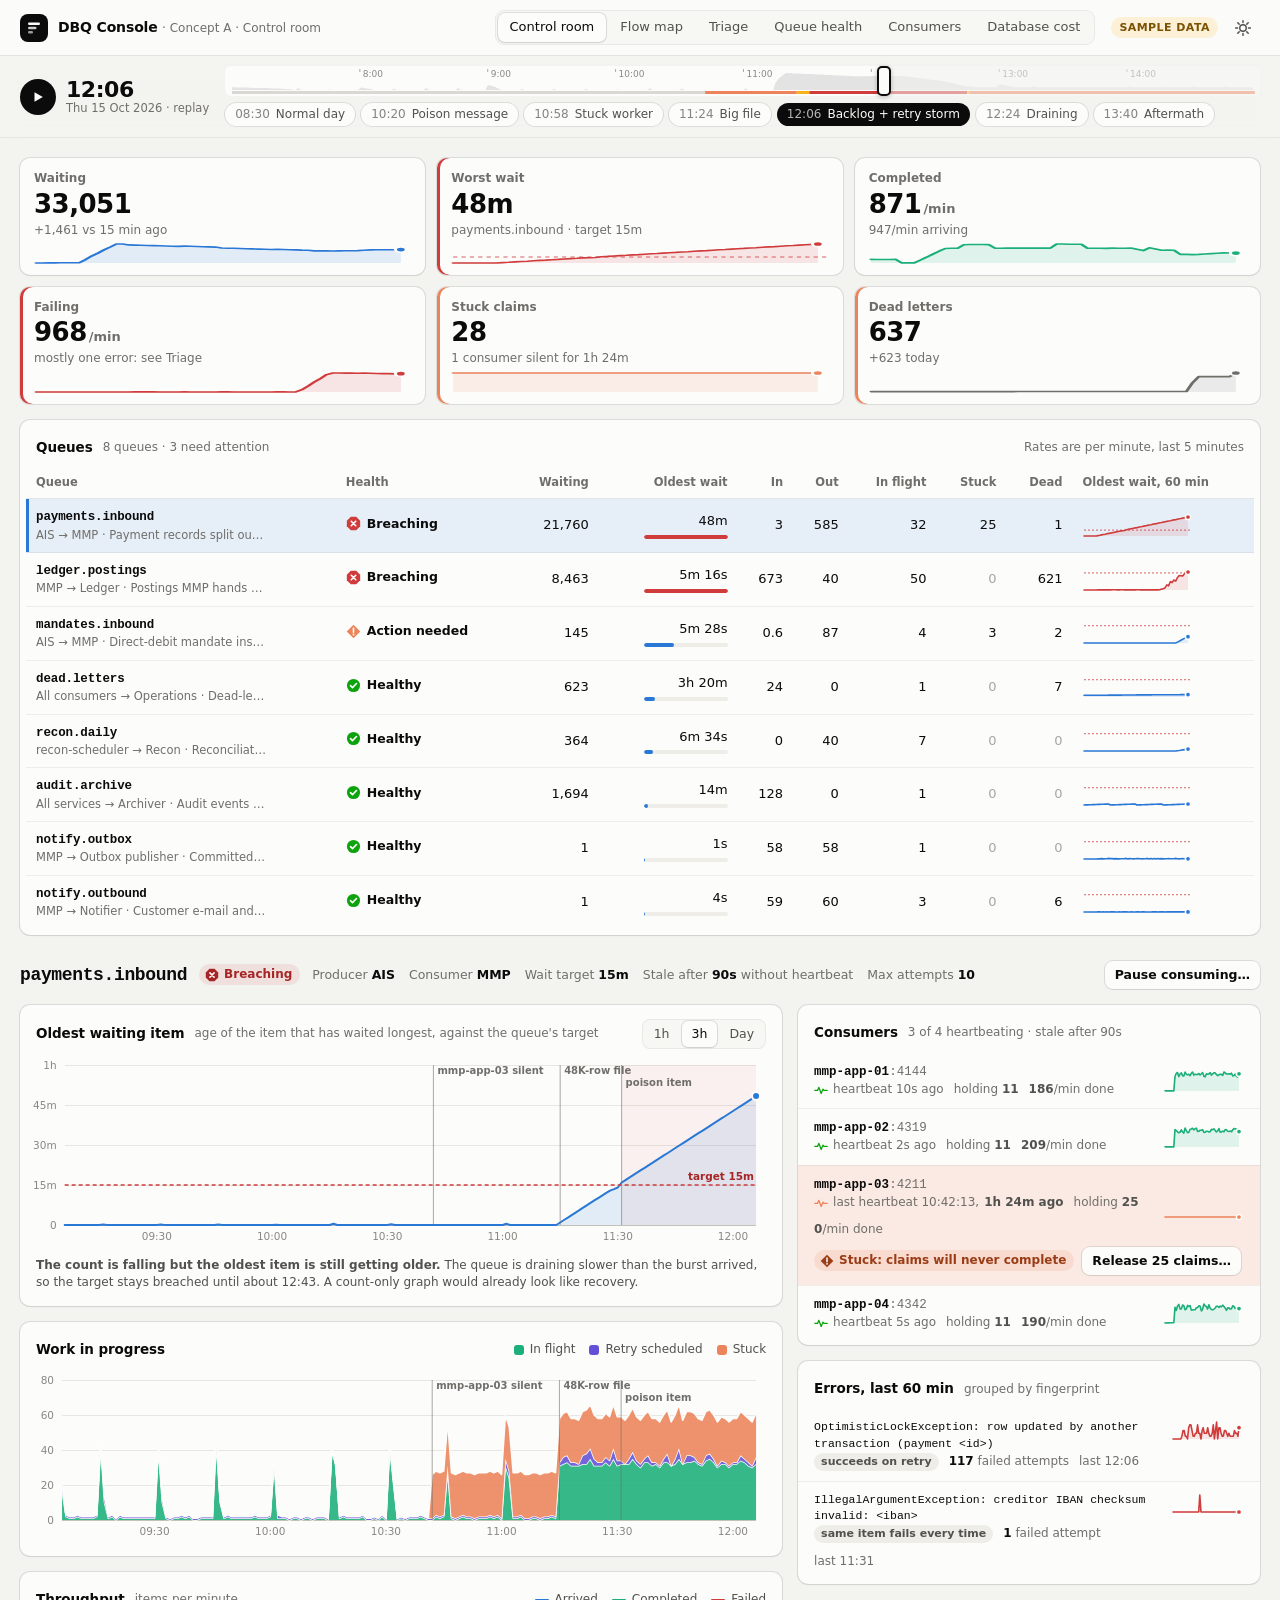
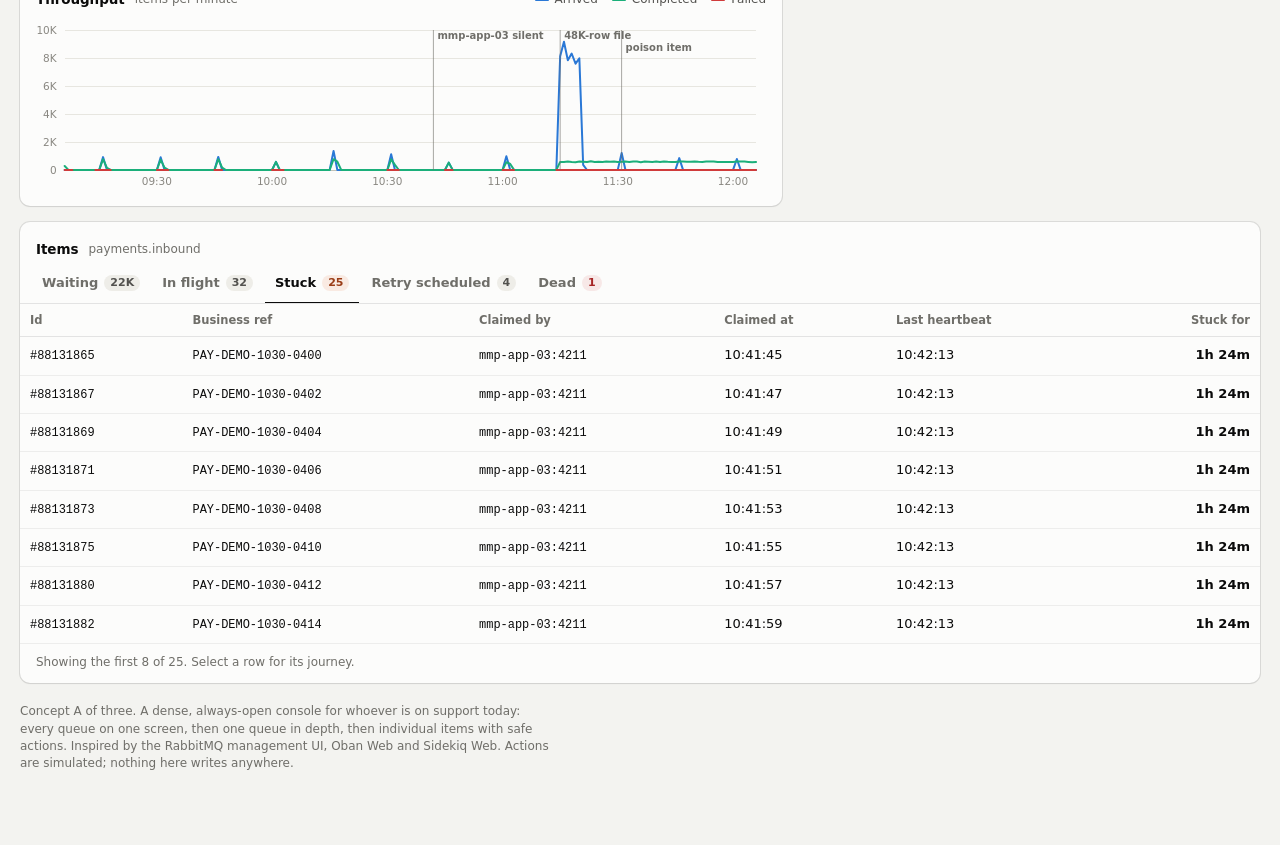
==== commit ee6b6cb8: "feat: add polished dashboard detail views" ====
--- a/console.html
+++ b/console.html
@@ -131,8 +131,8 @@
         <div class="chart-note" id="ageNote"></div>
       </div>
       <div class="card chart-card">
-        <div class="card-h"><h3 class="card-t">Items by state</h3><span class="spacer"></span>
-          <div class="legend"><span><i style="background:var(--s1)"></i>Waiting</span><span><i style="background:var(--s3)"></i>In flight</span><span><i style="background:var(--s7)"></i>Retry scheduled</span></div></div>
+        <div class="card-h"><h3 class="card-t">Work in progress</h3><span class="spacer"></span>
+          <div class="legend"><span><i style="background:var(--s3)"></i>In flight</span><span class="state-help" tabindex="0" data-state-tip="Failed, waiting for its next retry time"><i style="background:var(--s7)"></i>Retry scheduled</span><span><i style="background:var(--serious)"></i>Stuck</span></div></div>
         <div class="card-b"><div id="chDepth"></div></div>
       </div>
       <div class="card chart-card">
@@ -170,6 +170,24 @@
   var win = 180, itemTab = null;
 
   function sevOf(name, m) { return D.healthOf(name, m); }
+  function healthStatus(name, m, badge) {
+    var sev = sevOf(name, m), reason = D.healthReason(name, m);
+    return '<span class="health-tip" tabindex="0" data-health-tip="' + esc(reason) + '" aria-label="' + esc((U.SEV_LABEL[sev] || sev) + ': ' + reason) + '">' +
+      (badge ? U.badge(sev) : U.status(sev)) + '</span>';
+  }
+  function bindHealthTips() {
+    $$('.health-tip').forEach(function (el) {
+      if (el.dataset.healthBound) return;
+      el.dataset.healthBound = 'true';
+      el.addEventListener('click', function (e) {
+        e.stopPropagation();
+        var wasOpen = el.classList.contains('tip-open');
+        $$('.health-tip.tip-open').forEach(function (x) { x.classList.remove('tip-open'); });
+        el.classList.toggle('tip-open', !wasOpen);
+      });
+      el.addEventListener('keydown', function (e) { if (e.key === 'Escape') el.classList.remove('tip-open'); });
+    });
+  }
 
   /* ---------- KPIs ---------- */
   function series(fn, m, n) { var a = []; for (var i = Math.max(0, m - n + 1); i <= m; i++) a.push(fn(i)); return a; }
@@ -222,7 +240,7 @@
       var cons = ''; for (var k = 0; k < v.total; k++) cons += '<i class="' + (k < v.live ? '' : 'off') + '"></i>';
       return '<tr class="clickable" data-q="' + q.name + '" aria-selected="' + (q.name === sel) + '" tabindex="0">' +
         '<td><div class="qname">' + esc(q.name) + '</div><div class="qblurb">' + esc(q.producer + ' → ' + q.consumer + ' · ' + q.blurb) + '</div></td>' +
-        '<td>' + U.status(r.sev) + '</td>' +
+        '<td>' + healthStatus(q.name, m, false) + '</td>' +
         '<td class="r">' + n0(v.waiting) + '</td>' +
         '<td class="r"><div class="agecell"><span class="num' + (v.oldest >= q.slo ? ' sev-critical' : '') + '">' + (v.oldest ? D.fmtDur(v.oldest) : '<span class="zero">none</span>') + '</span>' + ageMeter(v) + '</div></td>' +
         '<td class="r">' + U.rate(v.in5) + '</td><td class="r">' + U.rate(v.out5) + '</td>' +
@@ -235,16 +253,17 @@
     }).join('');
     $('#qcards').innerHTML = rows.map(function (r) {
       var v = r.v, q = v.q;
-      return '<button type="button" class="card qcard" data-q="' + q.name + '" aria-selected="' + (q.name === sel) + '">' +
+      return '<div role="button" tabindex="0" class="card qcard" data-q="' + q.name + '" aria-selected="' + (q.name === sel) + '">' +
         '<div><div class="qname">' + esc(q.name) + '</div><div class="qblurb">' + esc(q.producer + ' → ' + q.consumer) + '</div></div>' +
-        '<div>' + U.status(r.sev) + '</div>' +
+        '<div>' + healthStatus(q.name, m, false) + '</div>' +
         '<div class="row2"><span>Waiting <b>' + D.fmtNum(v.waiting) + '</b></span><span>Oldest <b>' + (v.oldest ? D.fmtDur(v.oldest) : 'none') + '</b></span>' +
-        '<span>Out <b>' + U.rate(v.out5) + '/min</b></span>' + (v.stuck ? '<span>Stuck <b>' + v.stuck + '</b></span>' : '') + (v.dead ? '<span>Dead <b>' + D.fmtNum(v.dead) + '</b></span>' : '') + '</div></button>';
+        '<span>Out <b>' + U.rate(v.out5) + '/min</b></span>' + (v.stuck ? '<span>Stuck <b>' + v.stuck + '</b></span>' : '') + (v.dead ? '<span>Dead <b>' + D.fmtNum(v.dead) + '</b></span>' : '') + '</div></div>';
     }).join('');
     $$('#qt tbody tr, #qcards .qcard').forEach(function (tr) {
       tr.addEventListener('click', function () { select(tr.dataset.q, true); });
-      tr.addEventListener('keydown', function (e) { if (e.key === 'Enter') select(tr.dataset.q, true); });
+      tr.addEventListener('keydown', function (e) { if (e.key === 'Enter' || e.key === ' ') { e.preventDefault(); select(tr.dataset.q, true); } });
     });
+    bindHealthTips();
   }
   function select(name, scroll) {
     sel = name; itemTab = null; U.writeHash({ q: name });
@@ -255,11 +274,12 @@
   /* ---------- detail ---------- */
   function renderHead(m) {
     var v = D.queueAt(sel, m), q = v.q, sev = sevOf(sel, m);
-    $('#dhead').innerHTML = '<h2>' + esc(q.name) + '</h2>' + U.badge(sev) +
+    $('#dhead').innerHTML = '<h2>' + esc(q.name) + '</h2>' + healthStatus(q.name, m, true) +
       '<div class="facts"><span>Producer <b>' + esc(q.producer) + '</b></span><span>Consumer <b>' + esc(q.consumer) + '</b></span>' +
       '<span>Wait target <b>' + D.fmtDur(q.slo) + '</b></span><span>Stale after <b>' + q.stale + 's</b> without heartbeat</span><span>Max attempts <b>' + q.maxAttempts + '</b></span></div>' +
       '<span class="spacer"></span><button class="btn sm" type="button" id="pauseBtn">Pause consuming…</button>';
     $('#pauseBtn').addEventListener('click', function () { confirmAction('pause', { queue: q.name }); });
+    bindHealthTips();
   }
   function windowRange(m) {
     var from = win === 'day' ? 0 : Math.max(0, m - win);
@@ -289,8 +309,8 @@
     else if (v.stuck) note = '<b>' + v.stuck + ' items are claimed by a consumer that stopped heartbeating.</b> They are not counted as waiting, so this chart cannot show them. See Consumers.';
     else note = 'Lag is measured as age, not count: ' + D.fmtNum(v.waiting) + ' waiting items are fine if the oldest is seconds old.';
     $('#ageNote').innerHTML = note;
-    U.chart($('#chDepth'), { height: 170, from: r.from, to: to, stack: true, label: 'Items by state',
-      series: [{ label: 'Waiting', color: 'var(--s1)', values: s.waiting }, { label: 'In flight', color: 'var(--s3)', values: s.inflight }, { label: 'Retry scheduled', color: 'var(--s7)', values: s.sched }],
+    U.chart($('#chDepth'), { height: 170, from: r.from, to: to, stack: true, label: 'Work in progress',
+      series: [{ label: 'In flight', color: 'var(--s3)', values: s.inflight }, { label: 'Retry scheduled', color: 'var(--s7)', values: s.sched }, { label: 'Stuck', color: 'var(--serious)', values: s.stuck }],
       tipFmt: function (x) { return D.fmtNum(x); }, markers: markers });
     U.chart($('#chTput'), { height: 170, from: r.from, to: to, label: 'Throughput per minute',
       series: [{ label: 'Arrived', color: 'var(--s1)', values: s.arr }, { label: 'Completed', color: 'var(--s3)', values: s.done }, { label: 'Failed', color: 'var(--critical)', values: s.fail, sparse: true }],
--- a/assets/dbq.css
+++ b/assets/dbq.css
@@ -96,7 +96,8 @@
 .brand-mark svg { width: 16px; height: 16px; }
 .brand-name { font-weight: 650; letter-spacing: -0.01em; white-space: nowrap; }
 .brand-sub { color: var(--ink-3); font-size: 12px; white-space: nowrap; }
-.concept-nav { display: flex; gap: 2px; padding: 3px; margin-left: auto; background: var(--surface-2); border-radius: 9px; box-shadow: inset 0 0 0 1px var(--line-2); }
+.concept-nav { display: flex; gap: 2px; padding: 3px; margin-left: auto; background: var(--surface-2); border-radius: 9px; box-shadow: inset 0 0 0 1px var(--line-2); overflow-x: auto; scrollbar-width: none; }
+.concept-nav::-webkit-scrollbar { display: none; }
 .concept-nav a {
   padding: 5px 12px; border-radius: 7px; color: var(--ink-2); font-size: 13px; font-weight: 520; white-space: nowrap;
 }
@@ -198,6 +199,18 @@
 .badge.serious { background: var(--serious-wash); color: var(--serious-ink); }
 .badge.critical { background: var(--critical-wash); color: var(--critical-ink); }
 .badge.neutral { background: var(--surface-3); color: var(--ink-2); }
+.health-tip, .state-help { position: relative; display: inline-flex; border-radius: 999px; }
+.health-tip:focus-visible, .state-help:focus-visible { outline: 2px solid var(--accent); outline-offset: 2px; }
+.health-tip::after, .state-help::after {
+  content: attr(data-health-tip); position: absolute; z-index: 30; left: 50%; bottom: calc(100% + 8px); width: max-content;
+  max-width: min(280px, calc(100vw - 24px)); padding: 7px 9px; border-radius: 7px; background: var(--ink); color: var(--surface);
+  box-shadow: 0 4px 16px rgba(0,0,0,.18); font-size: 12px; font-weight: 500; line-height: 1.35; white-space: normal;
+  opacity: 0; pointer-events: none; transform: translate(-50%, 3px); transition: opacity .12s, transform .12s;
+}
+.state-help::after { content: attr(data-state-tip); }
+.health-tip:hover::after, .health-tip:focus::after, .health-tip.tip-open::after, .state-help:hover::after, .state-help:focus::after { opacity: 1; transform: translate(-50%, 0); }
+.qcard .health-tip::after { left: auto; right: 0; transform: translateY(3px); }
+.qcard .health-tip:hover::after, .qcard .health-tip:focus::after, .qcard .health-tip.tip-open::after { transform: translateY(0); }
 .dot { width: 8px; height: 8px; border-radius: 50%; display: inline-block; flex: none; }
 
 /* ---------- buttons, inputs ---------- */
@@ -321,6 +334,7 @@
   .topbar { padding: 0 12px; gap: 8px; height: 52px; }
   .timebar { top: 52px; }
   .demo-chip { display: none; }
+  .concept-nav { max-width: calc(100vw - 100px); }
   .concept-nav a { padding: 5px 8px; font-size: 12.5px; }
   .timebar-inner { padding: 8px 16px; gap: 6px 12px; }
   .tb-time { font-size: 19px; }
